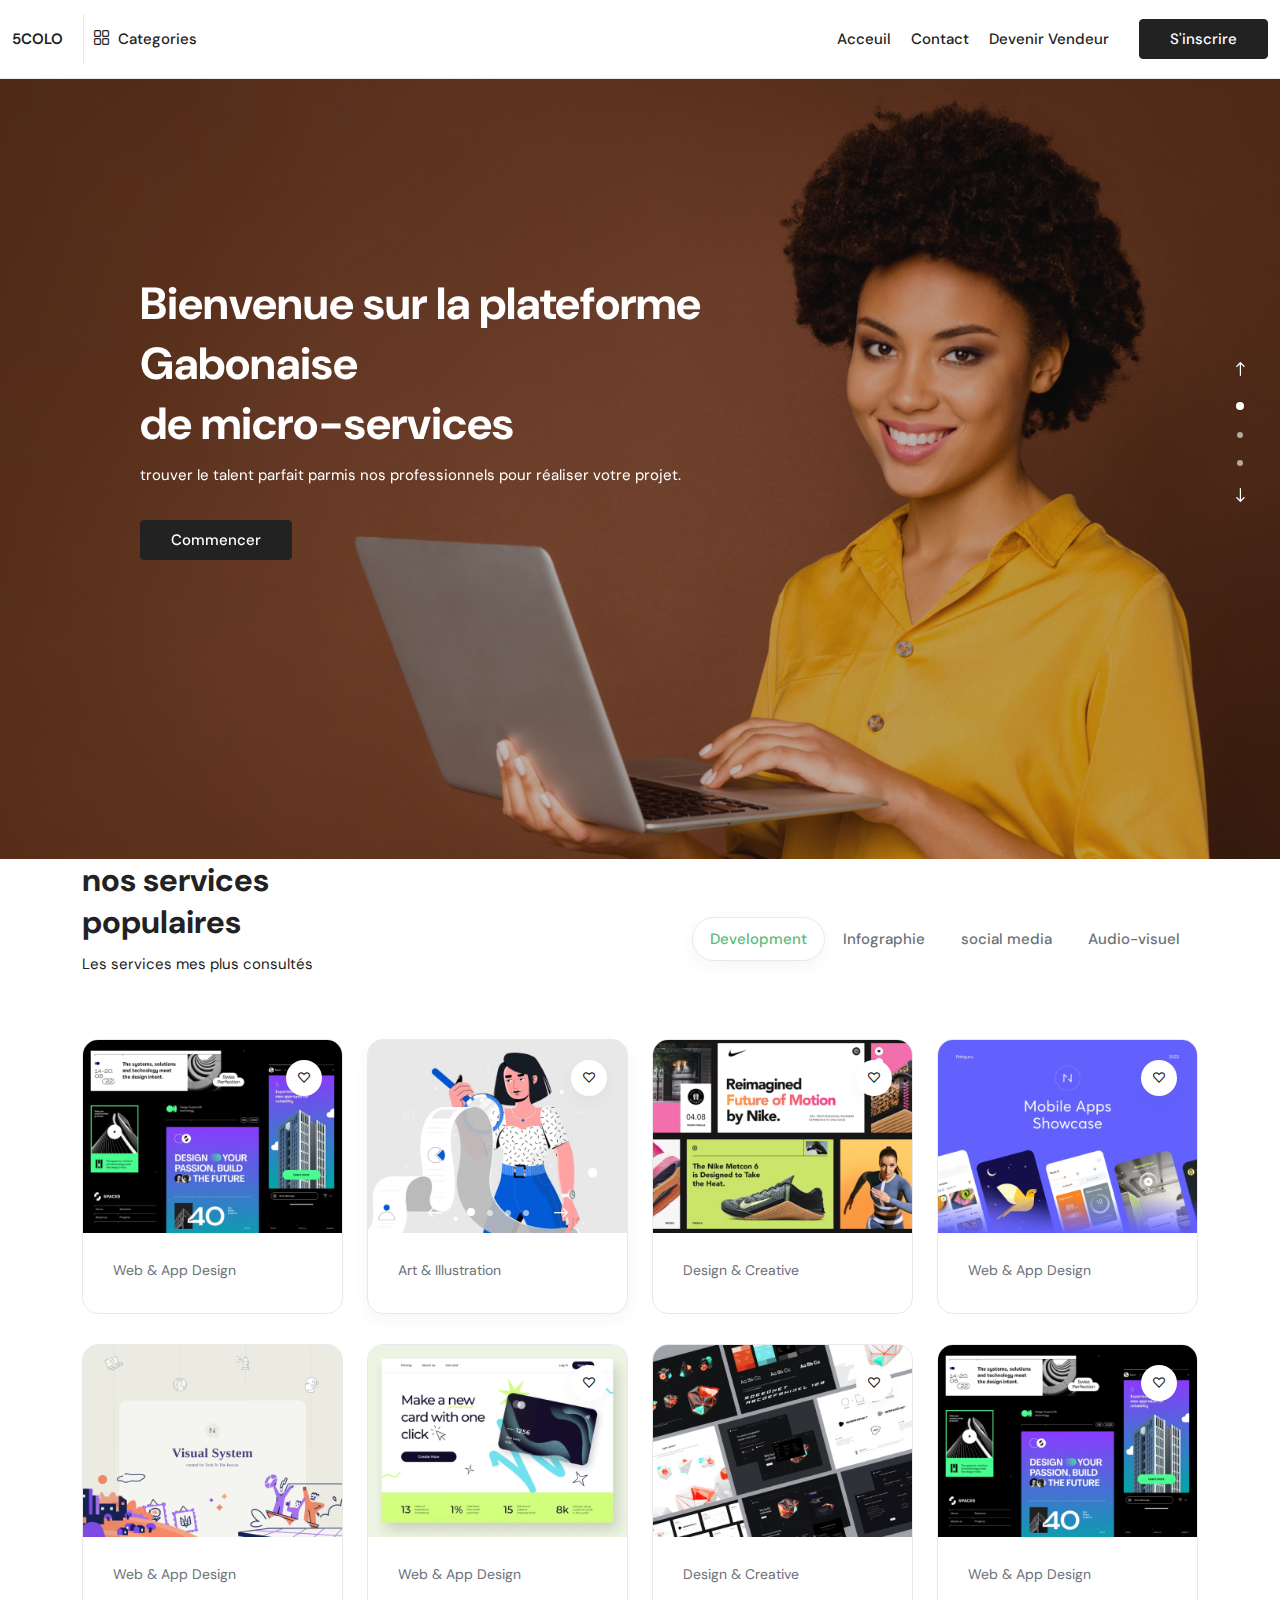
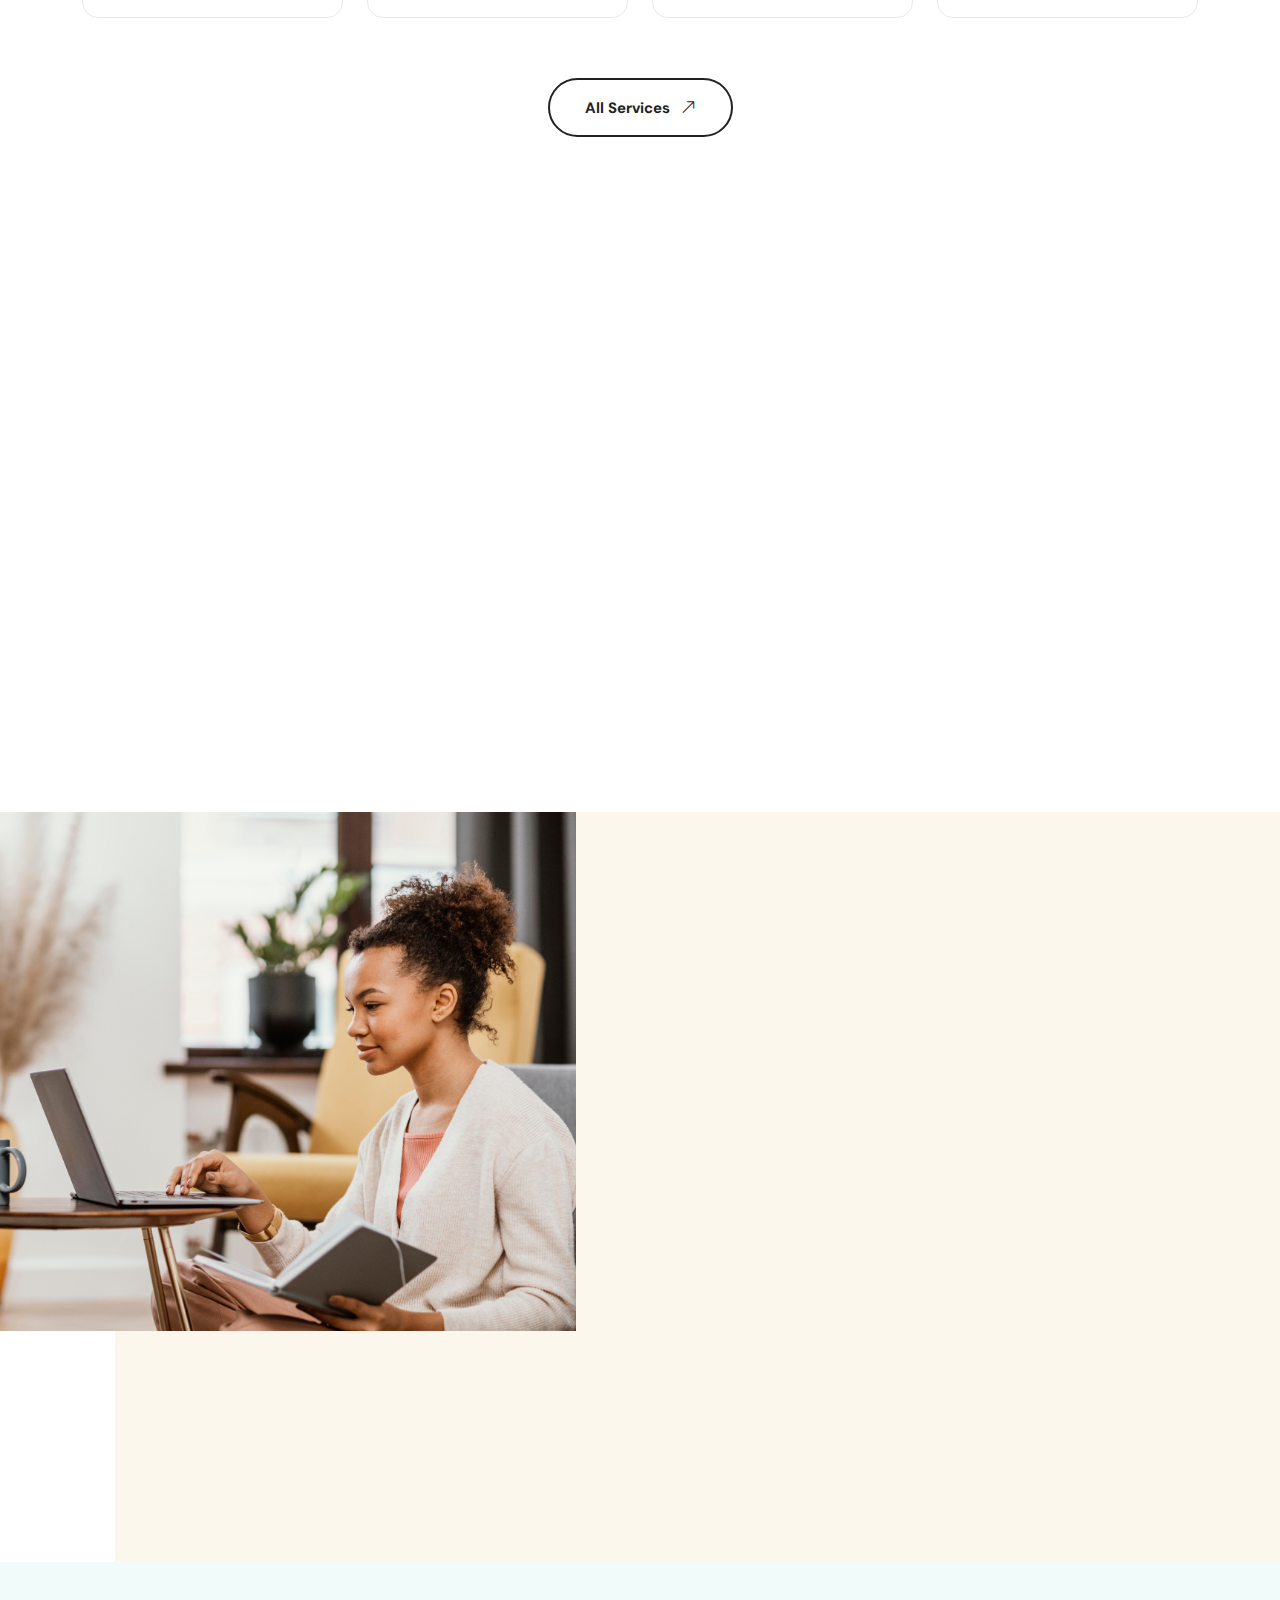
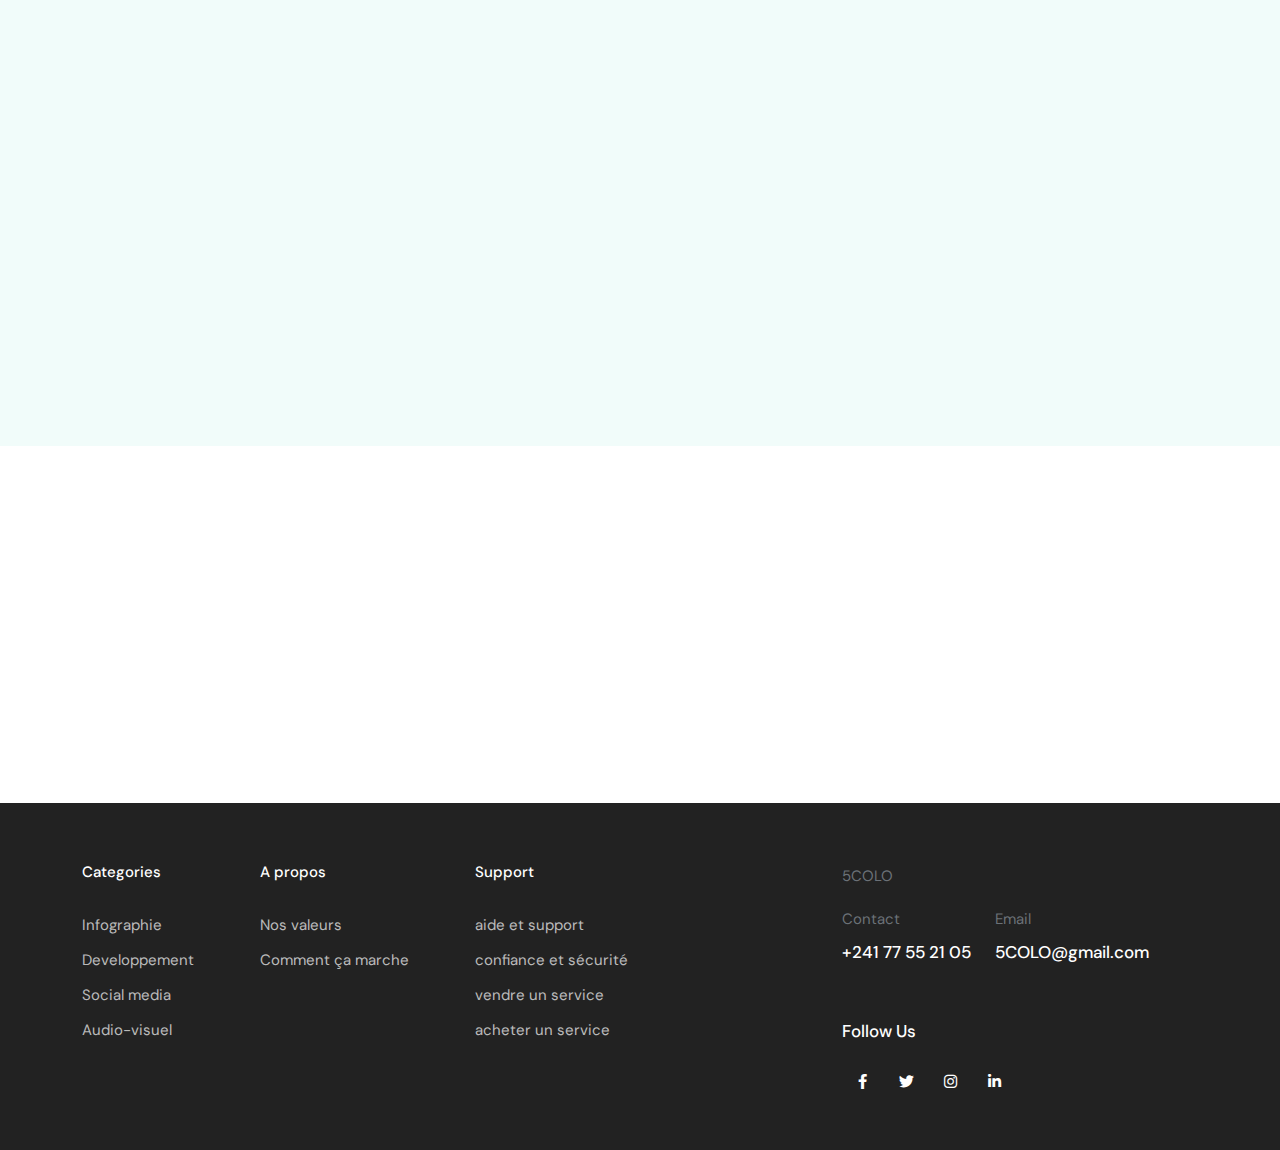
==== index9.html @ e795c776 "first commit" ====
<!DOCTYPE html>
<html dir="ltr" lang="en">

<!-- Mirrored from creativelayers.net/themes/freeio-html/index9.html by HTTrack Website Copier/3.x [XR&CO'2014], Thu, 28 Sep 2023 16:23:38 GMT -->
<head>
<meta charset="utf-8">
<meta http-equiv="X-UA-Compatible" content="IE=edge">
<meta name="viewport" content="width=device-width, initial-scale=1">
<meta name="keywords" content="bidding, fiverr, freelance marketplace, freelancers, freelancing, gigs, hiring, job board, job portal, job posting, jobs marketplace, peopleperhour, proposals, sell services, upwork">
<meta name="description" content="Freeio - Freelance Marketplace HTML Template">
<meta name="CreativeLayers" content="ATFN">
<!-- css file -->
<link rel="stylesheet" href="css/bootstrap.min.css">
<link rel="stylesheet" href="css/jquery-ui.min.css">
<link rel="stylesheet" href="css/ace-responsive-menu.css">
<link rel="stylesheet" href="css/menu.css">
<link rel="stylesheet" href="css/fontawesome.css">
<link rel="stylesheet" href="css/flaticon.css">
<link rel="stylesheet" href="css/bootstrap-select.min.css">
<link rel="stylesheet" href="css/animate.css">
<link rel="stylesheet" href="css/slider.css">
<link rel="stylesheet" href="css/style.css">
<link rel="stylesheet" href="css/ud-custom-spacing.css">
<!-- Responsive stylesheet -->
<link rel="stylesheet" href="css/responsive.css">
<!-- Title -->
<title>Freeio - Freelance Marketplace HTML Template</title>
<!-- Favicon -->
<link href="images/favicon.ico" sizes="128x128" rel="shortcut icon" type="image/x-icon" />
<link href="images/favicon.ico" sizes="128x128" rel="shortcut icon" />
<!-- Apple Touch Icon -->
<link href="images/apple-touch-icon-60x60.png" sizes="60x60" rel="apple-touch-icon">
<link href="images/apple-touch-icon-72x72.png" sizes="72x72" rel="apple-touch-icon">
<link href="images/apple-touch-icon-114x114.png" sizes="114x114" rel="apple-touch-icon">
<link href="images/apple-touch-icon-180x180.png" sizes="180x180" rel="apple-touch-icon">

<!-- HTML5 shim and Respond.js for IE8 support of HTML5 elements and media queries -->
<!-- WARNING: Respond.js doesn't work if you view the page via file:// -->
<!--[if lt IE 9]>
<script src="https://oss.maxcdn.com/html5shiv/3.7.3/html5shiv.min.js"></script>
<script src="https://oss.maxcdn.com/respond/1.4.2/respond.min.js"></script>
<![endif]-->

</head>
<body>
<div class="wrapper ovh">
  <div class="preloader"></div>
  
  <!-- Main Header Nav -->
  <header class="header-nav nav-innerpage-style stricky main-menu bdrb1">
    <!-- Ace Responsive Menu -->
    <nav class="posr"> 
      <div class="container-fluid posr menu_bdrt1">
        <div class="row align-items-center justify-content-between">
          <div class="col-auto">
            <div class="d-flex align-items-center justify-content-between">
              <div class="logos mr20">
                <a class="header-logo logo2" href="index9.html">5COLO</a>
              </div>
              <div class="home1_style bdrl1">
                <div id="mega-menu">
                  <a class="btn-mega fw500" href="#"><span class="pl30 pl10-xl pr5 fz15 vam flaticon-menu"></span> Categories</a>
                  <ul class="menu ps-0">
                    <li> <a class="dropdown" href="page-service-v1.html"><span class="menu-title">Infographie</span> </a>
                      
                    </li>
                    <li> <a class="dropdown" href="page-service-v1.html"> <span class="menu-title">Developpement</span> </a>
                    </li>
                    <li> <a class="dropdown" href="page-service-v1.html"> <span class="menu-title">Social Media</span> </a>
                     
                    </li>
                    <li> <a class="dropdown" href="page-service-v1.html"><span class="menu-title">Audio-visuel</span> </a>
                  
                  </ul>
                </div>
              </div>
            </div>
          </div>
          <div class="col-auto">
            <div class="d-flex align-items-center">

              <!-- Responsive Menu Structure-->
              <ul id="respMenu" class="ace-responsive-menu" data-menu-style="horizontal">
                <li class="visible_list"> <a class="list-item" href="#"><span class="title">Acceuil</span></a></li>
                <li> <a class="list-item" href="page-contact.html">Contact</a></li>
              </ul>

              <!-- <a class="login-info mx15-lg mx30" href="page-become-seller.html"><span class="d-none d-xl-inline-block">Become a</span> Seller</a> -->
              <a class="login-info mr15-lg mr30" href="page-login.html">Devenir Vendeur</a>
              <a class="ud-btn btn-dark add-joining" href="page-register.html">S'inscrire</a>
            </div>
          </div>
        </div>
      </div>
    </nav>
  </header>

  <!-- Mobile Nav  -->
  <div id="page" class="mobilie_header_nav stylehome1">
    <div class="mobile-menu">
      <div class="header bdrb1">
        <div class="menu_and_widgets">
          <div class="mobile_menu_bar d-flex justify-content-between align-items-center">
            <a class="mobile_logo" href="#"><img src="images/header-logo-dark.svg" alt=""></a>
            <div class="right-side text-end">
              <a class="" href="page-contact.html">join</a>
              <a class="menubar ml30" href="#menu"><img src="images/mobile-dark-nav-icon.svg" alt=""></a>
            </div>
          </div>
        </div>
        <div class="posr"><div class="mobile_menu_close_btn"><span class="far fa-times"></span></div></div>
      </div>
    </div>
    <!-- /.mobile-menu -->
    <nav id="menu" class="">
      <ul>
        <li><span>Browse Jobs</span>
          <ul>
            <li><span>Services</span>
              <ul>
                <li><a href="page-service-v1.html">Service v1</a></li>
                <li><a href="page-service-v2.html">Service v2</a></li>
                <li><a href="page-service-v3.html">Service v3</a></li>
                <li><a href="page-service-v4.html">Service v4</a></li>
                <li><a href="page-service-v5.html">Service v5</a></li>
                <li><a href="page-service-v6.html">Service v6</a></li>
                <li><a href="page-service-v7.html">Service v7</a></li>
                <li><a href="page-service-all.html">Service All</a></li>
                <li><a href="page-service-single.html">Service Single</a></li>
              </ul>
            </li>
            <li><span>Projects</span>
              <ul>
                <li><a href="page-project-v1.html">Project v1</a></li>
                <li><a href="page-project-single.html">Project Single</a></li>
              </ul>
            </li>
            <li><span>Job View</span>
              <ul>
                <li><a href="page-job-list-v1.html">Job list v1</a></li>
                <li><a href="page-job-list-v2.html">Job list v2</a></li>
                <li><a href="page-job-list-v3.html">Job list V3</a></li>
                <li><a href="page-job-list-single.html">Job Single</a></li>
              </ul>
            </li>
          </ul>
        </li>
        <li><span>Users</span>
          <ul>
            <li><span>Dashboard</span>
              <ul>
                <li><a href="page-dashboard.html">Dashboard</a></li>
                <li><a href="page-dashboard-proposal.html">Proposal</a></li>
                <li><a href="page-dashboard-save.html">Saved</a></li>
                <li><a href="page-dashboard-message.html">Message</a></li>
                <li><a href="page-dashboard-reviews.html">Reviews</a></li>
                <li><a href="page-dashboard-invoice.html">Invoice</a></li>
                <li><a href="page-dashboard-payouts.html">Payouts</a></li>
                <li><a href="page-dashboard-statement.html">Statement</a></li>
                <li><a href="page-dashboard-manage-service.html">Manage Service</a></li>
                <li><a href="page-dashboard-add-service.html">Add Services</a></li>
                <li><a href="page-dashboard-manage-jobs.html">Manage Jobs</a></li>
                <li><a href="page-dashboard-manage-project.html">Manage Project</a></li>
                <li><a href="page-dashboard-create-project.html">Create Project</a></li>
                <li><a href="page-dashboard-profile.html">My Profile</a></li>
              </ul>
            </li>
            <li><span>Employee</span>
              <ul>
                <li><a href="page-employee-v1.html">Employee V1</a></li>
                <li><a href="page-employee-v2.html">Employee V2</a></li>
                <li><a href="page-employee-single.html">Employee Single</a></li>
              </ul>
            </li>
            <li><span>Freelancer</span>
              <ul>
                <li><a href="page-freelancer-v1.html">Freelancer V1</a></li>
                <li><a href="page-freelancer-v2.html">Freelancer V2</a></li>
                <li><a href="page-freelancer-v3.html">Freelancer V3</a></li>
                <li><a href="page-freelancer-single.html">Freelancer Single</a></li>
              </ul>
            </li>
            <li><a href="page-become-seller.html">Become Seller</a></li>
          </ul>
        </li>
       
        <!-- Only for Mobile View -->
      </ul>
    </nav>
  </div>

  <div class="body_content">
    <!-- Home Banner Style V1 -->
    <section class="hero-home10 p-0 overflow-hidden">
      <div class="container-fluid p-0">
        <div class="row">
          <div class="col-lg-12">
            <div class="main-banner-wrapper home9-hero-content">
              <div class="navi_pagi_vertical_right dots_nav_light banner-style-one slider-1-grid owl-theme owl-carousel">
                <div class="slide slide-one" style="background-image: url(images/home/home-2.jpg);"></div>
                <div class="slide slide-one" style="background-image: url(images/home/home-3.jpg);"></div>
                <div class="slide slide-one" style="background-image: url(images/home/home-1.jpg);"></div>
              </div>
              <!-- /.carousel-btn-block banner-carousel-btn --> 
            </div>
            <!-- /.main-banner-wrapper --> 
          </div>
        </div>
      </div>
      <div class="home1-banner-content at-home9">
        <div class="container">
          <div class="row">
            <div class="col-xl-7">
              <h3 class="banner-title">Bienvenue sur la plateforme Gabonaise   <br class="d-none d-lg-block">de micro-services</h3>
              <p class="banner-text text-white ff-heading mb30">trouver le talent parfait parmis nos professionnels pour réaliser votre projet.</p>
              <a href="#" class="ud-btn btn-dark add-joining">Commencer</a>
              <!-- <div class="advance-search-tab bgc-white bdrs60 p10 bdrs4-sm banner-btn position-relative zi9">
                <div class="row">
                  <div class="col-md-5 col-lg-6 col-xl-6">
                    <div class="advance-search-field mb10-sm">
                      <form class="form-search position-relative">
                        <div class="box-search">
                          <span class="icon far fa-magnifying-glass"></span>
                          <input class="form-control" type="text" name="search" placeholder="What are you looking for?">
                          <div class="search-suggestions">
                            <h6 class="fz14 ml30 mt25 mb-3">Popular Search</h6>
                            <div class="box-suggestions">
                              <ul class="px-0 m-0 pb-4">
                                <li>
                                  <div class="info-product">
                                    <div class="item_title">mobile app development</div>
                                  </div>
                                </li>
                                <li>
                                  <div class="info-product">
                                    <div class="item_title">mobile app builder</div>
                                  </div>
                                </li>
                                <li>
                                  <div class="info-product">
                                    <div class="item_title">mobile legends</div>
                                  </div>
                                </li>
                                <li>
                                  <div class="info-product">
                                    <div class="item_title">mobile app ui ux design</div>
                                  </div>
                                </li>
                                <li>
                                  <div class="info-product">
                                    <div class="item_title">mobile game app development</div>
                                  </div>
                                </li>
                                <li>
                                  <div class="info-product">
                                    <div class="item_title">mobile app design</div>
                                  </div>
                                </li>
                              </ul>
                            </div>
                          </div>
                        </div>
                      </form>
                    </div>
                  </div>
                  <div class="col-md-4 col-lg-4 col-xl-3">
                    <div class="bselect-style1 bdrl1 bdrn-sm">
                      <select class="selectpicker" data-width="100%">
                        <option>City, state, or zip</option>
                        <option data-tokens="Miami">Miami</option>
                        <option data-tokens="NewYork">New York</option>
                      </select>
                    </div>
                  </div>
                  <div class="col-md-3 col-lg-2 col-xl-3">
                    <div class="text-center text-xl-start">
                      <button class="ud-btn btn-dark bdrs60 bdrs4-sm w-100" type="button">Search</button>
                    </div>
                  </div>
                </div>
              </div>
              <p class="banner-text text-white ff-heading mt30 mb15">Popular Searches</p>
              <div class="home9-tags d-md-flex align-items-center banner-btn">
                <a class="bdrs60 mb-2 mb-md-0" href="#">Designer</a>
                <a class="bdrs60 mb-2 mb-md-0" href="#">Developer</a>
                <a class="bdrs60 mb-2 mb-md-0" href="#">Web</a>
                <a class="bdrs60 mb-2 mb-md-0" href="#">IOS</a>
                <a class="bdrs60 mb-2 mb-md-0" href="#">PHP</a>
                <a class="bdrs60 mb-2 mb-md-0" href="#">Senior</a>
              </div> -->
            </div>
          </div>
        </div>
      </div>
    </section>

   
   
    <!-- Popular Services -->
    <section class="pt-0 pb-0 pb30-md">
      <div class="container">
        <div class="row align-items-center wow fadeInUp">
          <div class="col-xl-3">
            <div class="main-title mb30-lg">
              <h2 class="title">nos services populaires</h2>
              <p class="paragraph">Les services mes plus consultés</p>
            </div>
          </div>
          <div class="col-xl-9">
            <div class="navpill-style2 at-home9 mb50-lg">
              <ul class="nav nav-pills mb20 justify-content-xl-end" id="pills-tab" role="tablist">
                <li class="nav-item" role="presentation">
                  <button class="nav-link active fw500 dark-color" id="pills-home-tab" data-bs-toggle="pill" data-bs-target="#pills-home" type="button" role="tab" aria-controls="pills-home" aria-selected="true">Development </button>
                </li>
                <li class="nav-item" role="presentation">
                  <button class="nav-link fw500 dark-color" id="pills-profile-tab" data-bs-toggle="pill" data-bs-target="#pills-profile" type="button" role="tab" aria-controls="pills-profile" aria-selected="false"> Infographie</button>
                </li>
                <li class="nav-item" role="presentation">
                  <button class="nav-link fw500 dark-color" id="pills-contact-tab" data-bs-toggle="pill" data-bs-target="#pills-contact" type="button" role="tab" aria-controls="pills-contact" aria-selected="false">social media</button>
                </li>
                <li class="nav-item" role="presentation">
              <button class="nav-link fw500 dark-color" id="pills-contact-tab" data-bs-toggle="pill" data-bs-target="#pills-contact" type="button" role="tab" aria-controls="pills-contact" aria-selected="false">Audio-visuel</button>

                </li>
                <li class="nav-item" role="presentation">
                  <!-- <button class="nav-link fw500 dark-color" id="pills-video-tab" data-bs-toggle="pill" data-bs-target="#pills-video" type="button" role="tab" aria-controls="pills-video" aria-selected="false">Video & Animation</button> -->
                </li>
              </ul>
            </div>
          </div>
        </div>
        <div class="row">
          <div class="col-lg-12">
            <div class="navpill-style2">
              <div class="tab-content ha" id="pills-tabContent">
                <div class="tab-pane fade fz15 text show active" id="pills-home" role="tabpanel" aria-labelledby="pills-home-tab">
                  <div class="row">
                    <div class="col-sm-6 col-xl-3">
                      <div class="listing-style1 bdrs16">
                        <div class="list-thumb">
                          <img class="w-100" src="images/listings/g-1.jpg" alt="">
                          <a href="#" class="listing-fav fz12"><span class="far fa-heart"></span></a>
                        </div>
                        <div class="list-content">
                          <p class="list-text body-color fz14 mb-1">Web & App Design</p>
                        </div>
                      </div>
                      <div class="listing-style1 bdrs16">
                        <a href="#">
                            <div class="list-thumb">
                            <img class="w-100" src="images/listings/g-5.jpg" alt="">
                          </div>
                          <div class="list-content">
                            <p class="list-text body-color fz14 mb-1">Web & App Design</p>
                          </div>
                        </a>
                        
                      </div>
                    </div>
                    <div class="col-sm-6 col-xl-3">
                      <div class="listing-style1 default-box-shadow1 bdrs16">
                        <div class="list-thumb">
                          <div class="listing-thumbIn-slider position-relative navi_pagi_bottom_center slider-1-grid owl-carousel owl-theme">
                            <div class="item">
                              <img class="w-100" src="images/listings/g-2.jpg" alt="">
                              <a href="#" class="listing-fav fz12"><span class="far fa-heart"></span></a>
                            </div>
                            <div class="item">
                              <img class="w-100" src="images/listings/g-3.jpg" alt="">
                              <a href="#" class="listing-fav fz12"><span class="far fa-heart"></span></a>
                            </div>
                            <div class="item">
                              <img class="w-100" src="images/listings/g-4.jpg" alt="">
                              <a href="#" class="listing-fav fz12"><span class="far fa-heart"></span></a>
                            </div>
                            <div class="item">
                              <img class="w-100" src="images/listings/g-5.jpg" alt="">
                              <a href="#" class="listing-fav fz12"><span class="far fa-heart"></span></a>
                            </div>
                          </div>
                        </div>
                        <div class="list-content">
                          <p class="list-text body-color fz14 mb-1">Art & Illustration</p>
                        </div>
                      </div>
                      <div class="listing-style1 bdrs16">
                        <div class="list-thumb">
                          <img class="w-100" src="images/listings/g-6.jpg" alt="">
                          <a href="#" class="listing-fav fz12"><span class="far fa-heart"></span></a>
                        </div>
                        <div class="list-content">
                          <p class="list-text body-color fz14 mb-1">Web & App Design</p>
                        </div>
                      </div>
                    </div>
                    <div class="col-sm-6 col-xl-3">
                      <div class="listing-style1 bdrs16">
                        <div class="list-thumb">
                          <img class="w-100" src="images/listings/g-3.jpg" alt="">
                          <a href="#" class="listing-fav fz12"><span class="far fa-heart"></span></a>
                        </div>
                        <div class="list-content">
                          <p class="list-text body-color fz14 mb-1">Design & Creative</p>
                        </div>
                      </div>
                      <div class="listing-style1 bdrs16">
                        <div class="list-thumb">
                          <img class="w-100" src="images/listings/g-7.jpg" alt="">
                          <a href="#" class="listing-fav fz12"><span class="far fa-heart"></span></a>
                        </div>
                        <div class="list-content">
                          <p class="list-text body-color fz14 mb-1">Design & Creative</p>
                        </div>
                      </div>
                    </div>
                    <div class="col-sm-6 col-xl-3">
                      <div class="listing-style1 bdrs16">
                        <div class="list-thumb">
                          <img class="w-100" src="images/listings/g-4.jpg" alt="">
                          <a href="#" class="listing-fav fz12"><span class="far fa-heart"></span></a>
                        </div>
                        <div class="list-content">
                          <p class="list-text body-color fz14 mb-1">Web & App Design</p>
                        
                        </div>
                      </div>
                      <div class="listing-style1 bdrs16">
                        <div class="list-thumb">
                          <img class="w-100" src="images/listings/g-1.jpg" alt="">
                          <a href="#" class="listing-fav fz12"><span class="far fa-heart"></span></a>
                        </div>
                        <div class="list-content">
                          <p class="list-text body-color fz14 mb-1">Web & App Design</p>
                          
                        </div>
                      </div>
                    </div>
                    <div class="col-lg-12">
                      <div class="text-center mt30">
                        <a class="ud-btn btn-white2 double-border bdrs60" href="page-service-v1.html">All Services<i class="fal fa-arrow-right-long"></i></a>
                      </div>
                    </div>
                  </div>
                </div>
                <div class="tab-pane fade fz15 text" id="pills-profile" role="tabpanel" aria-labelledby="pills-profile-tab">
                  <div class="row">
                    <div class="col-sm-6 col-xl-3">
                      <div class="listing-style1 bdrs16">
                        <div class="list-thumb">
                          <img class="w-100" src="images/listings/g-1.jpg" alt="">
                          <a href="#" class="listing-fav fz12"><span class="far fa-heart"></span></a>
                        </div>
                        <div class="list-content">
                          <p class="list-text body-color fz14 mb-1">Web & App Design</p>
                         
                        </div>
                      </div>
                      <div class="listing-style1 bdrs16">
                        <div class="list-thumb">
                          <img class="w-100" src="images/listings/g-5.jpg" alt="">
                          <a href="#" class="listing-fav fz12"><span class="far fa-heart"></span></a>
                        </div>
                        <div class="list-content">
                          <p class="list-text body-color fz14 mb-1">Web & App Design</p>
                          
                        </div>
                      </div>
                    </div>
                    <div class="col-sm-6 col-xl-3">
                      <div class="listing-style1 default-box-shadow1 bdrs16">
                        <div class="list-thumb">
                          <div class="listing-thumbIn-slider position-relative navi_pagi_bottom_center slider-1-grid owl-carousel owl-theme">
                            <div class="item">
                              <img class="w-100" src="images/listings/g-2.jpg" alt="">
                              <a href="#" class="listing-fav fz12"><span class="far fa-heart"></span></a>
                            </div>
                            <div class="item">
                              <img class="w-100" src="images/listings/g-3.jpg" alt="">
                              <a href="#" class="listing-fav fz12"><span class="far fa-heart"></span></a>
                            </div>
                            <div class="item">
                              <img class="w-100" src="images/listings/g-4.jpg" alt="">
                              <a href="#" class="listing-fav fz12"><span class="far fa-heart"></span></a>
                            </div>
                            <div class="item">
                              <img class="w-100" src="images/listings/g-5.jpg" alt="">
                              <a href="#" class="listing-fav fz12"><span class="far fa-heart"></span></a>
                            </div>
                          </div>
                        </div>
                        <div class="list-content">
                          <p class="list-text body-color fz14 mb-1">Art & Illustration</p>
                          
                        </div>
                      </div>
                      <div class="listing-style1 bdrs16">
                        <div class="list-thumb">
                          <img class="w-100" src="images/listings/g-6.jpg" alt="">
                          <a href="#" class="listing-fav fz12"><span class="far fa-heart"></span></a>
                        </div>
                        <div class="list-content">
                          <p class="list-text body-color fz14 mb-1">Web & App Design</p>
                          
                        </div>
                      </div>
                    </div>
                    <div class="col-sm-6 col-xl-3">
                      <div class="listing-style1 bdrs16">
                        <div class="list-thumb">
                          <img class="w-100" src="images/listings/g-3.jpg" alt="">
                          <a href="#" class="listing-fav fz12"><span class="far fa-heart"></span></a>
                        </div>
                        <div class="list-content">
                          <p class="list-text body-color fz14 mb-1">Design & Creative</p>
                          
                        </div>
                      </div>
                      <div class="listing-style1 bdrs16">
                        <div class="list-thumb">
                          <img class="w-100" src="images/listings/g-7.jpg" alt="">
                          <a href="#" class="listing-fav fz12"><span class="far fa-heart"></span></a>
                        </div>
                        <div class="list-content">
                          <p class="list-text body-color fz14 mb-1">Design & Creative</p>
                          
                        </div>
                      </div>
                    </div>
                    <div class="col-sm-6 col-xl-3">
                      <div class="listing-style1 bdrs16">
                        <div class="list-thumb">
                          <img class="w-100" src="images/listings/g-4.jpg" alt="">
                          <a href="#" class="listing-fav fz12"><span class="far fa-heart"></span></a>
                        </div>
                        <div class="list-content">
                          <p class="list-text body-color fz14 mb-1">Web & App Design</p>
                          
                        </div>
                      </div>
                      <div class="listing-style1 bdrs16">
                        <div class="list-thumb">
                          <img class="w-100" src="images/listings/g-1.jpg" alt="">
                          <a href="#" class="listing-fav fz12"><span class="far fa-heart"></span></a>
                        </div>
                        <div class="list-content">
                          <p class="list-text body-color fz14 mb-1">Web & App Design</p>
                          
                        </div>
                      </div>
                    </div>
                    <div class="col-lg-12">
                      <div class="text-center mt30">
                        <a class="ud-btn btn-white2 double-border bdrs60" href="page-service-v1.html">All Services<i class="fal fa-arrow-right-long"></i></a>
                      </div>
                    </div>
                  </div>
                </div>
                <div class="tab-pane fade fz15 text" id="pills-contact" role="tabpanel" aria-labelledby="pills-contact-tab">
                  <div class="row">
                    <div class="col-sm-6 col-xl-3">
                      <div class="listing-style1 bdrs16">
                        <div class="list-thumb">
                          <img class="w-100" src="images/listings/g-1.jpg" alt="">
                          <a href="#" class="listing-fav fz12"><span class="far fa-heart"></span></a>
                        </div>
                        <div class="list-content">
                          <p class="list-text body-color fz14 mb-1">Web & App Design</p>
                          
                        </div>
                      </div>
                      <div class="listing-style1 bdrs16">
                        <div class="list-thumb">
                          <img class="w-100" src="images/listings/g-5.jpg" alt="">
                          <a href="#" class="listing-fav fz12"><span class="far fa-heart"></span></a>
                        </div>
                        <div class="list-content">
                          <p class="list-text body-color fz14 mb-1">Web & App Design</p>
                          
                        </div>
                      </div>
                    </div>
                    <div class="col-sm-6 col-xl-3">
                      <div class="listing-style1 default-box-shadow1 bdrs16">
                        <div class="list-thumb">
                          <div class="listing-thumbIn-slider position-relative navi_pagi_bottom_center slider-1-grid owl-carousel owl-theme">
                            <div class="item">
                              <img class="w-100" src="images/listings/g-2.jpg" alt="">
                              <a href="#" class="listing-fav fz12"><span class="far fa-heart"></span></a>
                            </div>
                            <div class="item">
                              <img class="w-100" src="images/listings/g-3.jpg" alt="">
                              <a href="#" class="listing-fav fz12"><span class="far fa-heart"></span></a>
                            </div>
                            <div class="item">
                              <img class="w-100" src="images/listings/g-4.jpg" alt="">
                              <a href="#" class="listing-fav fz12"><span class="far fa-heart"></span></a>
                            </div>
                            <div class="item">
                              <img class="w-100" src="images/listings/g-5.jpg" alt="">
                              <a href="#" class="listing-fav fz12"><span class="far fa-heart"></span></a>
                            </div>
                          </div>
                        </div>
                        <div class="list-content">
                          <p class="list-text body-color fz14 mb-1">Art & Illustration</p>
                          
                        </div>
                      </div>
                      <div class="listing-style1 bdrs16">
                        <div class="list-thumb">
                          <img class="w-100" src="images/listings/g-6.jpg" alt="">
                          <a href="#" class="listing-fav fz12"><span class="far fa-heart"></span></a>
                        </div>
                        <div class="list-content">
                          <p class="list-text body-color fz14 mb-1">Web & App Design</p>
                          
                        </div>
                      </div>
                    </div>
                    <div class="col-sm-6 col-xl-3">
                      <div class="listing-style1 bdrs16">
                        <div class="list-thumb">
                          <img class="w-100" src="images/listings/g-3.jpg" alt="">
                          <a href="#" class="listing-fav fz12"><span class="far fa-heart"></span></a>
                        </div>
                        <div class="list-content">
                          <p class="list-text body-color fz14 mb-1">Design & Creative</p>
                          
                        </div>
                      </div>
                      <div class="listing-style1 bdrs16">
                        <div class="list-thumb">
                          <img class="w-100" src="images/listings/g-7.jpg" alt="">
                          <a href="#" class="listing-fav fz12"><span class="far fa-heart"></span></a>
                        </div>
                        <div class="list-content">
                          <p class="list-text body-color fz14 mb-1">Design & Creative</p>
                          
                        </div>
                      </div>
                    </div>
                    <div class="col-sm-6 col-xl-3">
                      <div class="listing-style1 bdrs16">
                        <div class="list-thumb">
                          <img class="w-100" src="images/listings/g-4.jpg" alt="">
                          <a href="#" class="listing-fav fz12"><span class="far fa-heart"></span></a>
                        </div>
                        <div class="list-content">
                          <p class="list-text body-color fz14 mb-1">Web & App Design</p>
                          
                        </div>
                      </div>
                      <div class="listing-style1 bdrs16">
                        <div class="list-thumb">
                          <img class="w-100" src="images/listings/g-1.jpg" alt="">
                          <a href="#" class="listing-fav fz12"><span class="far fa-heart"></span></a>
                        </div>
                        <div class="list-content">
                          <p class="list-text body-color fz14 mb-1">Web & App Design</p>
                          
                        </div>
                      </div>
                    </div>
                    <div class="col-lg-12">
                      <div class="text-center mt30">
                        <a class="ud-btn btn-white2 double-border bdrs60" href="page-service-v1.html">All Services<i class="fal fa-arrow-right-long"></i></a>
                      </div>
                    </div>
                  </div>
                </div>
                <div class="tab-pane fade fz15 text" id="pills-audio" role="tabpanel" aria-labelledby="pills-audio-tab">
                  <div class="row">
                    <div class="col-sm-6 col-xl-3">
                      <div class="listing-style1 bdrs16">
                        <div class="list-thumb">
                          <img class="w-100" src="images/listings/g-1.jpg" alt="">
                          <a href="#" class="listing-fav fz12"><span class="far fa-heart"></span></a>
                        </div>
                        <div class="list-content">
                          <p class="list-text body-color fz14 mb-1">Web & App Design</p>
                          <h5 class="list-title"><a href="page-services-single.html">I will design modern websites in figma or adobe xd</a></h5>
                          <div class="review-meta d-flex align-items-center">
                            <i class="fas fa-star fz10 review-color me-2"></i>
                            <p class="mb-0 body-color fz14"><span class="dark-color me-2">4.82</span>94 reviews</p>
                          </div>
                          <hr class="my-2">
                          <div class="list-meta d-flex justify-content-between align-items-center mt15">
                            <a class="d-flex" href="#">
                              <span class="position-relative mr10">
                                <img class="rounded-circle wa" src="images/team/fl-s-1.png" alt="Freelancer Photo">
                                <span class="online-badges"></span>
                              </span>
                              <span class="fz14">Wanda Runo</span>
                            </a>
                            <div class="budget">
                              <p class="mb-0 body-color">Starting at<span class="fz17 fw500 dark-color ms-1">$983</span></p>
                            </div>
                          </div>
                        </div>
                      </div>
                      <div class="listing-style1 bdrs16">
                        <div class="list-thumb">
                          <img class="w-100" src="images/listings/g-5.jpg" alt="">
                          <a href="#" class="listing-fav fz12"><span class="far fa-heart"></span></a>
                        </div>
                        <div class="list-content">
                          <p class="list-text body-color fz14 mb-1">Web & App Design</p>
                          <h5 class="list-title"><a href="page-services-single.html">I will design modern websites in figma or adobe xd</a></h5>
                          <div class="review-meta d-flex align-items-center">
                            <i class="fas fa-star fz10 review-color me-2"></i>
                            <p class="mb-0 body-color fz14"><span class="dark-color me-2">4.82</span>94 reviews</p>
                          </div>
                          <hr class="my-2">
                          <div class="list-meta d-flex justify-content-between align-items-center mt15">
                            <a class="d-flex" href="#">
                              <span class="position-relative mr10">
                                <img class="rounded-circle" src="images/team/fl-s-1.png" alt="Freelancer Photo">
                                <span class="online-badges"></span>
                              </span>
                              <span class="fz14">Wanda Runo</span>
                            </a>
                            <div class="budget">
                              <p class="mb-0 body-color">Starting at<span class="fz17 fw500 dark-color ms-1">$983</span></p>
                            </div>
                          </div>
                        </div>
                      </div>
                    </div>
                    <div class="col-sm-6 col-xl-3">
                      <div class="listing-style1 default-box-shadow1 bdrs16">
                        <div class="list-thumb">
                          <div class="listing-thumbIn-slider position-relative navi_pagi_bottom_center slider-1-grid owl-carousel owl-theme">
                            <div class="item">
                              <img class="w-100" src="images/listings/g-2.jpg" alt="">
                              <a href="#" class="listing-fav fz12"><span class="far fa-heart"></span></a>
                            </div>
                            <div class="item">
                              <img class="w-100" src="images/listings/g-3.jpg" alt="">
                              <a href="#" class="listing-fav fz12"><span class="far fa-heart"></span></a>
                            </div>
                            <div class="item">
                              <img class="w-100" src="images/listings/g-4.jpg" alt="">
                              <a href="#" class="listing-fav fz12"><span class="far fa-heart"></span></a>
                            </div>
                            <div class="item">
                              <img class="w-100" src="images/listings/g-5.jpg" alt="">
                              <a href="#" class="listing-fav fz12"><span class="far fa-heart"></span></a>
                            </div>
                          </div>
                        </div>
                        <div class="list-content">
                          <p class="list-text body-color fz14 mb-1">Art & Illustration</p>
                          <h5 class="list-title"><a href="page-services-single.html">I will create modern flat design illustration</a></h5>
                          <div class="review-meta d-flex align-items-center">
                            <i class="fas fa-star fz10 review-color me-2"></i>
                            <p class="mb-0 body-color fz14"><span class="dark-color me-2">4.82</span>94 reviews</p>
                          </div>
                          <hr class="my-2">
                          <div class="list-meta d-flex justify-content-between align-items-center mt15">
                            <a href="#">
                              <span class="position-relative mr10">
                                <img class="rounded-circle" src="images/team/fl-s-2.png" alt="Freelancer Photo">
                                <span class="online-badge"></span>
                              </span>
                              <span class="fz14">Ali Tufan</span>
                            </a>
                            <div class="budget">
                              <p class="mb-0 body-color">Starting at<span class="fz17 fw500 dark-color ms-1">$983</span></p>
                            </div>
                          </div>
                        </div>
                      </div>
                      <div class="listing-style1 bdrs16">
                        <div class="list-thumb">
                          <img class="w-100" src="images/listings/g-6.jpg" alt="">
                          <a href="#" class="listing-fav fz12"><span class="far fa-heart"></span></a>
                        </div>
                        <div class="list-content">
                          <p class="list-text body-color fz14 mb-1">Web & App Design</p>
                          <h5 class="list-title"><a href="page-services-single.html">I will design modern websites in figma or adobe xd</a></h5>
                          <div class="review-meta d-flex align-items-center">
                            <i class="fas fa-star fz10 review-color me-2"></i>
                            <p class="mb-0 body-color fz14"><span class="dark-color me-2">4.82</span>94 reviews</p>
                          </div>
                          <hr class="my-2">
                          <div class="list-meta d-flex justify-content-between align-items-center mt15">
                            <a class="d-flex" href="#">
                              <span class="position-relative mr10">
                                <img class="rounded-circle" src="images/team/fl-s-2.png" alt="Freelancer Photo">
                                <span class="online-badges"></span>
                              </span>
                              <span class="fz14">Wanda Runo</span>
                            </a>
                            <div class="budget">
                              <p class="mb-0 body-color">Starting at<span class="fz17 fw500 dark-color ms-1">$983</span></p>
                            </div>
                          </div>
                        </div>
                      </div>
                    </div>
                    <div class="col-sm-6 col-xl-3">
                      <div class="listing-style1 bdrs16">
                        <div class="list-thumb">
                          <img class="w-100" src="images/listings/g-3.jpg" alt="">
                          <a href="#" class="listing-fav fz12"><span class="far fa-heart"></span></a>
                        </div>
                        <div class="list-content">
                          <p class="list-text body-color fz14 mb-1">Design & Creative</p>
                          <h5 class="list-title line-clamp2"><a href="page-services-single.html">I will build a fully responsive design in HTML,CSS, bootstrap, and javascript</a></h5>
                          <div class="review-meta d-flex align-items-center">
                            <i class="fas fa-star fz10 review-color me-2"></i>
                            <p class="mb-0 body-color fz14"><span class="dark-color me-2">4.82</span>94 reviews</p>
                          </div>
                          <hr class="my-2">
                          <div class="list-meta d-flex justify-content-between align-items-center mt15">
                            <a class="d-flex" href="#">
                              <span class="position-relative mr10">
                                <img class="rounded-circle" src="images/team/fl-s-3.png" alt="Freelancer Photo">
                                <span class="online-badges"></span>
                              </span>
                              <span class="fz14">Wanda Runo</span>
                            </a>
                            <div class="budget">
                              <p class="mb-0 body-color">Starting at<span class="fz17 fw500 dark-color ms-1">$983</span></p>
                            </div>
                          </div>
                        </div>
                      </div>
                      <div class="listing-style1 bdrs16">
                        <div class="list-thumb">
                          <img class="w-100" src="images/listings/g-7.jpg" alt="">
                          <a href="#" class="listing-fav fz12"><span class="far fa-heart"></span></a>
                        </div>
                        <div class="list-content">
                          <p class="list-text body-color fz14 mb-1">Design & Creative</p>
                          <h5 class="list-title line-clamp2"><a href="page-services-single.html">I will build a fully responsive design in HTML,CSS, bootstrap, and javascript</a></h5>
                          <div class="review-meta d-flex align-items-center">
                            <i class="fas fa-star fz10 review-color me-2"></i>
                            <p class="mb-0 body-color fz14"><span class="dark-color me-2">4.82</span>94 reviews</p>
                          </div>
                          <hr class="my-2">
                          <div class="list-meta d-flex justify-content-between align-items-center mt15">
                            <a class="d-flex" href="#">
                              <span class="position-relative mr10">
                                <img class="rounded-circle" src="images/team/fl-s-3.png" alt="Freelancer Photo">
                                <span class="online-badges"></span>
                              </span>
                              <span class="fz14">Wanda Runo</span>
                            </a>
                            <div class="budget">
                              <p class="mb-0 body-color">Starting at<span class="fz17 fw500 dark-color ms-1">$983</span></p>
                            </div>
                          </div>
                        </div>
                      </div>
                    </div>
                    <div class="col-sm-6 col-xl-3">
                      <div class="listing-style1 bdrs16">
                        <div class="list-thumb">
                          <img class="w-100" src="images/listings/g-4.jpg" alt="">
                          <a href="#" class="listing-fav fz12"><span class="far fa-heart"></span></a>
                        </div>
                        <div class="list-content">
                          <p class="list-text body-color fz14 mb-1">Web & App Design</p>
                          <h5 class="list-title line-clamp2"><a href="page-services-single.html">I will do mobile app development for ios and android</a></h5>
                          <div class="review-meta d-flex align-items-center">
                            <i class="fas fa-star fz10 review-color me-2"></i>
                            <p class="mb-0 body-color fz14"><span class="dark-color me-2">4.82</span>94 reviews</p>
                          </div>
                          <hr class="my-2">
                          <div class="list-meta d-flex justify-content-between align-items-center mt15">
                            <a class="d-flex" href="#">
                              <span class="position-relative mr10">
                                <img class="rounded-circle" src="images/team/fl-s-4.png" alt="Freelancer Photo">
                                <span class="online-badges"></span>
                              </span>
                              <span class="fz14">Wanda Runo</span>
                            </a>
                            <div class="budget">
                              <p class="mb-0 body-color">Starting at<span class="fz17 fw500 dark-color ms-1">$983</span></p>
                            </div>
                          </div>
                        </div>
                      </div>
                      <div class="listing-style1 bdrs16">
                        <div class="list-thumb">
                          <img class="w-100" src="images/listings/g-1.jpg" alt="">
                          <a href="#" class="listing-fav fz12"><span class="far fa-heart"></span></a>
                        </div>
                        <div class="list-content">
                          <p class="list-text body-color fz14 mb-1">Web & App Design</p>
                          <h5 class="list-title"><a href="page-services-single.html">I will design modern websites in figma or adobe xd</a></h5>
                          <div class="review-meta d-flex align-items-center">
                            <i class="fas fa-star fz10 review-color me-2"></i>
                            <p class="mb-0 body-color fz14"><span class="dark-color me-2">4.82</span>94 reviews</p>
                          </div>
                          <hr class="my-2">
                          <div class="list-meta d-flex justify-content-between align-items-center mt15">
                            <a class="d-flex" href="#">
                              <span class="position-relative mr10">
                                <img class="rounded-circle wa" src="images/team/fl-s-1.png" alt="Freelancer Photo">
                                <span class="online-badges"></span>
                              </span>
                              <span class="fz14">Wanda Runo</span>
                            </a>
                            <div class="budget">
                              <p class="mb-0 body-color">Starting at<span class="fz17 fw500 dark-color ms-1">$983</span></p>
                            </div>
                          </div>
                        </div>
                      </div>
                    </div>
                    <div class="col-lg-12">
                      <div class="text-center mt30">
                        <a class="ud-btn btn-white2 double-border bdrs60" href="page-service-v1.html">All Services<i class="fal fa-arrow-right-long"></i></a>
                      </div>
                    </div>
                  </div>
                </div>
                <div class="tab-pane fade fz15 text" id="pills-video" role="tabpanel" aria-labelledby="pills-video-tab">
                  <div class="row">
                    <div class="col-sm-6 col-xl-3">
                      <div class="listing-style1 bdrs16">
                        <div class="list-thumb">
                          <img class="w-100" src="images/listings/g-1.jpg" alt="">
                          <a href="#" class="listing-fav fz12"><span class="far fa-heart"></span></a>
                        </div>
                        <div class="list-content">
                          <p class="list-text body-color fz14 mb-1">Web & App Design</p>
                          <h5 class="list-title"><a href="page-services-single.html">I will design modern websites in figma or adobe xd</a></h5>
                          <div class="review-meta d-flex align-items-center">
                            <i class="fas fa-star fz10 review-color me-2"></i>
                            <p class="mb-0 body-color fz14"><span class="dark-color me-2">4.82</span>94 reviews</p>
                          </div>
                          <hr class="my-2">
                          <div class="list-meta d-flex justify-content-between align-items-center mt15">
                            <a class="d-flex" href="#">
                              <span class="position-relative mr10">
                                <img class="rounded-circle wa" src="images/team/fl-s-1.png" alt="Freelancer Photo">
                                <span class="online-badges"></span>
                              </span>
                              <span class="fz14">Wanda Runo</span>
                            </a>
                            <div class="budget">
                              <p class="mb-0 body-color">Starting at<span class="fz17 fw500 dark-color ms-1">$983</span></p>
                            </div>
                          </div>
                        </div>
                      </div>
                      <div class="listing-style1 bdrs16">
                        <div class="list-thumb">
                          <img class="w-100" src="images/listings/g-5.jpg" alt="">
                          <a href="#" class="listing-fav fz12"><span class="far fa-heart"></span></a>
                        </div>
                        <div class="list-content">
                          <p class="list-text body-color fz14 mb-1">Web & App Design</p>
                          <h5 class="list-title"><a href="page-services-single.html">I will design modern websites in figma or adobe xd</a></h5>
                          <div class="review-meta d-flex align-items-center">
                            <i class="fas fa-star fz10 review-color me-2"></i>
                            <p class="mb-0 body-color fz14"><span class="dark-color me-2">4.82</span>94 reviews</p>
                          </div>
                          <hr class="my-2">
                          <div class="list-meta d-flex justify-content-between align-items-center mt15">
                            <a class="d-flex" href="#">
                              <span class="position-relative mr10">
                                <img class="rounded-circle" src="images/team/fl-s-1.png" alt="Freelancer Photo">
                                <span class="online-badges"></span>
                              </span>
                              <span class="fz14">Wanda Runo</span>
                            </a>
                            <div class="budget">
                              <p class="mb-0 body-color">Starting at<span class="fz17 fw500 dark-color ms-1">$983</span></p>
                            </div>
                          </div>
                        </div>
                      </div>
                    </div>
                    <div class="col-sm-6 col-xl-3">
                      <div class="listing-style1 default-box-shadow1 bdrs16">
                        <div class="list-thumb">
                          <div class="listing-thumbIn-slider position-relative navi_pagi_bottom_center slider-1-grid owl-carousel owl-theme">
                            <div class="item">
                              <img class="w-100" src="images/listings/g-2.jpg" alt="">
                              <a href="#" class="listing-fav fz12"><span class="far fa-heart"></span></a>
                            </div>
                            <div class="item">
                              <img class="w-100" src="images/listings/g-3.jpg" alt="">
                              <a href="#" class="listing-fav fz12"><span class="far fa-heart"></span></a>
                            </div>
                            <div class="item">
                              <img class="w-100" src="images/listings/g-4.jpg" alt="">
                              <a href="#" class="listing-fav fz12"><span class="far fa-heart"></span></a>
                            </div>
                            <div class="item">
                              <img class="w-100" src="images/listings/g-5.jpg" alt="">
                              <a href="#" class="listing-fav fz12"><span class="far fa-heart"></span></a>
                            </div>
                          </div>
                        </div>
                        <div class="list-content">
                          <p class="list-text body-color fz14 mb-1">Art & Illustration</p>
                          <h5 class="list-title"><a href="page-services-single.html">I will create modern flat design illustration</a></h5>
                          <div class="review-meta d-flex align-items-center">
                            <i class="fas fa-star fz10 review-color me-2"></i>
                            <p class="mb-0 body-color fz14"><span class="dark-color me-2">4.82</span>94 reviews</p>
                          </div>
                          <hr class="my-2">
                          <div class="list-meta d-flex justify-content-between align-items-center mt15">
                            <a href="#">
                              <span class="position-relative mr10">
                                <img class="rounded-circle" src="images/team/fl-s-2.png" alt="Freelancer Photo">
                                <span class="online-badge"></span>
                              </span>
                              <span class="fz14">Ali Tufan</span>
                            </a>
                            <div class="budget">
                              <p class="mb-0 body-color">Starting at<span class="fz17 fw500 dark-color ms-1">$983</span></p>
                            </div>
                          </div>
                        </div>
                      </div>
                      <div class="listing-style1 bdrs16">
                        <div class="list-thumb">
                          <img class="w-100" src="images/listings/g-6.jpg" alt="">
                          <a href="#" class="listing-fav fz12"><span class="far fa-heart"></span></a>
                        </div>
                        <div class="list-content">
                          <p class="list-text body-color fz14 mb-1">Web & App Design</p>
                          <h5 class="list-title"><a href="page-services-single.html">I will design modern websites in figma or adobe xd</a></h5>
                          <div class="review-meta d-flex align-items-center">
                            <i class="fas fa-star fz10 review-color me-2"></i>
                            <p class="mb-0 body-color fz14"><span class="dark-color me-2">4.82</span>94 reviews</p>
                          </div>
                          <hr class="my-2">
                          <div class="list-meta d-flex justify-content-between align-items-center mt15">
                            <a class="d-flex" href="#">
                              <span class="position-relative mr10">
                                <img class="rounded-circle" src="images/team/fl-s-2.png" alt="Freelancer Photo">
                                <span class="online-badges"></span>
                              </span>
                              <span class="fz14">Wanda Runo</span>
                            </a>
                            <div class="budget">
                              <p class="mb-0 body-color">Starting at<span class="fz17 fw500 dark-color ms-1">$983</span></p>
                            </div>
                          </div>
                        </div>
                      </div>
                    </div>
                    <div class="col-sm-6 col-xl-3">
                      <div class="listing-style1 bdrs16">
                        <div class="list-thumb">
                          <img class="w-100" src="images/listings/g-3.jpg" alt="">
                          <a href="#" class="listing-fav fz12"><span class="far fa-heart"></span></a>
                        </div>
                        <div class="list-content">
                          <p class="list-text body-color fz14 mb-1">Design & Creative</p>
                          <h5 class="list-title line-clamp2"><a href="page-services-single.html">I will build a fully responsive design in HTML,CSS, bootstrap, and javascript</a></h5>
                          <div class="review-meta d-flex align-items-center">
                            <i class="fas fa-star fz10 review-color me-2"></i>
                            <p class="mb-0 body-color fz14"><span class="dark-color me-2">4.82</span>94 reviews</p>
                          </div>
                          <hr class="my-2">
                          <div class="list-meta d-flex justify-content-between align-items-center mt15">
                            <a class="d-flex" href="#">
                              <span class="position-relative mr10">
                                <img class="rounded-circle" src="images/team/fl-s-3.png" alt="Freelancer Photo">
                                <span class="online-badges"></span>
                              </span>
                              <span class="fz14">Wanda Runo</span>
                            </a>
                            <div class="budget">
                              <p class="mb-0 body-color">Starting at<span class="fz17 fw500 dark-color ms-1">$983</span></p>
                            </div>
                          </div>
                        </div>
                      </div>
                      <div class="listing-style1 bdrs16">
                        <div class="list-thumb">
                          <img class="w-100" src="images/listings/g-7.jpg" alt="">
                          <a href="#" class="listing-fav fz12"><span class="far fa-heart"></span></a>
                        </div>
                        <div class="list-content">
                          <p class="list-text body-color fz14 mb-1">Design & Creative</p>
                          <h5 class="list-title line-clamp2"><a href="page-services-single.html">I will build a fully responsive design in HTML,CSS, bootstrap, and javascript</a></h5>
                          <div class="review-meta d-flex align-items-center">
                            <i class="fas fa-star fz10 review-color me-2"></i>
                            <p class="mb-0 body-color fz14"><span class="dark-color me-2">4.82</span>94 reviews</p>
                          </div>
                          <hr class="my-2">
                          <div class="list-meta d-flex justify-content-between align-items-center mt15">
                            <a class="d-flex" href="#">
                              <span class="position-relative mr10">
                                <img class="rounded-circle" src="images/team/fl-s-3.png" alt="Freelancer Photo">
                                <span class="online-badges"></span>
                              </span>
                              <span class="fz14">Wanda Runo</span>
                            </a>
                            <div class="budget">
                              <p class="mb-0 body-color">Starting at<span class="fz17 fw500 dark-color ms-1">$983</span></p>
                            </div>
                          </div>
                        </div>
                      </div>
                    </div>
                    <div class="col-sm-6 col-xl-3">
                      <div class="listing-style1 bdrs16">
                        <div class="list-thumb">
                          <img class="w-100" src="images/listings/g-4.jpg" alt="">
                          <a href="#" class="listing-fav fz12"><span class="far fa-heart"></span></a>
                        </div>
                        <div class="list-content">
                          <p class="list-text body-color fz14 mb-1">Web & App Design</p>
                          <h5 class="list-title line-clamp2"><a href="page-services-single.html">I will do mobile app development for ios and android</a></h5>
                          <div class="review-meta d-flex align-items-center">
                            <i class="fas fa-star fz10 review-color me-2"></i>
                            <p class="mb-0 body-color fz14"><span class="dark-color me-2">4.82</span>94 reviews</p>
                          </div>
                          <hr class="my-2">
                          <div class="list-meta d-flex justify-content-between align-items-center mt15">
                            <a class="d-flex" href="#">
                              <span class="position-relative mr10">
                                <img class="rounded-circle" src="images/team/fl-s-4.png" alt="Freelancer Photo">
                                <span class="online-badges"></span>
                              </span>
                              <span class="fz14">Wanda Runo</span>
                            </a>
                            <div class="budget">
                              <p class="mb-0 body-color">Starting at<span class="fz17 fw500 dark-color ms-1">$983</span></p>
                            </div>
                          </div>
                        </div>
                      </div>
                      <div class="listing-style1 bdrs16">
                        <div class="list-thumb">
                          <img class="w-100" src="images/listings/g-1.jpg" alt="">
                          <a href="#" class="listing-fav fz12"><span class="far fa-heart"></span></a>
                        </div>
                        <div class="list-content">
                          <p class="list-text body-color fz14 mb-1">Web & App Design</p>
                          <h5 class="list-title"><a href="page-services-single.html">I will design modern websites in figma or adobe xd</a></h5>
                          <div class="review-meta d-flex align-items-center">
                            <i class="fas fa-star fz10 review-color me-2"></i>
                            <p class="mb-0 body-color fz14"><span class="dark-color me-2">4.82</span>94 reviews</p>
                          </div>
                          <hr class="my-2">
                          <div class="list-meta d-flex justify-content-between align-items-center mt15">
                            <a class="d-flex" href="#">
                              <span class="position-relative mr10">
                                <img class="rounded-circle wa" src="images/team/fl-s-1.png" alt="Freelancer Photo">
                                <span class="online-badges"></span>
                              </span>
                              <span class="fz14">Wanda Runo</span>
                            </a>
                            <div class="budget">
                              <p class="mb-0 body-color">Starting at<span class="fz17 fw500 dark-color ms-1">$983</span></p>
                            </div>
                          </div>
                        </div>
                      </div>
                    </div>
                    <div class="col-lg-12">
                      <div class="text-center mt30">
                        <a class="ud-btn btn-white2 double-border bdrs60" href="page-service-v1.html">All Services<i class="fal fa-arrow-right-long"></i></a>
                      </div>
                    </div>
                  </div>
                </div>
              </div>
            </div>
          </div>
        </div>
      </div>
    </section>



     <!-- talent by category -->
     <section class="pb40-md pb90 pt-0">
      <div class="container">
        <div class="row align-items-center wow fadeInUp" data-wow-delay="300ms">
          <div class="col-lg-9">
            <div class="main-title2">
              <h2 class="title">parcourir les services par catégorie</h2>
              <p class="paragraph">Nos différents services</p>
            </div>
          </div>
          <div class="col-lg-3">
            <div class="text-start text-lg-end mb-4">
              <a class="ud-btn3 ud-btn btn-white2 double-border bdrs60" href="page-project-v1.html">All Category<i class="fal fa-arrow-right-long"></i></a>
            </div>
          </div>
        </div>
        <div class="row">
          <div class="col-lg-12 wow fadeInUp" data-wow-delay="300ms">
            <div class="dots_none slider-dib-sm slider-5-grid vam_nav_style owl-theme owl-carousel">
              <div class="item">
                <a href="#">
                  <div class="feature-style1 mb30 bdrs16">
                  <div class="feature-img bdrs16 overflow-hidden"><img class="w-100" src="images/listings/category-1.jpg" alt=""></div>
                  <div class="feature-content">
                    <div class="top-area">
                      <h5 class="text">Development <br class="d-none d-lg-block"></h5>
                    </div>
                  </div>
                  </div>
                </a>
              </div>
              <div class="item">
                <div class="feature-style1 mb30 bdrs16">
                  <div class="feature-img bdrs16 overflow-hidden"><img class="w-100" src="images/listings/category-2.jpg" alt=""></div>
                  <div class="feature-content">
                    <div class="top-area">
                      <h5 class="text">Infographie</h5>
                    </div>
                  </div>
                </div>
              </div>
              <div class="item">
                <div class="feature-style1 mb30 bdrs16">
                  <div class="feature-img bdrs16 overflow-hidden"><img class="w-100" src="images/listings/category-3.jpg" alt=""></div>
                  <div class="feature-content">
                    <div class="top-area">
                      <h5 class="text">Social Media</h5>
                    </div>
                  </div>
                </div>
              </div>
              <div class="item">
                <div class="feature-style1 mb30 bdrs16">
                  <div class="feature-img bdrs16 overflow-hidden"><img class="w-100" src="images/listings/category-5.jpg" alt=""></div>
                  <div class="feature-content">
                    <div class="top-area">
                      <h5 class="text">Audio-visuel</h5>
                    </div>
                  </div>
                </div>
              </div>
            </div>
          </div>
        </div>
      </div>
    </section>

    <!-- CTA Banner -->
    <section class="cta-banner-about2 at-home8 mx-auto maxw1700 position-relative pt60-md pb60-md p-0">
      <img class="home8-cta-img" src="images/about/about-5.jpg" alt="">
      <div class="container">
        <div class="row">
          <div class="col-lg-6 offset-lg-6 col-xl-5 offset-xl-7 wow fadeInLeft">
            <div class="mb30">
              <div class="main-title">
                <h2 class="title"> Pourquoi nous choisir</h2>
              </div>
            </div>
            <div class="why-chose-list pr60 pr0-lg">
              <div class="list-one d-flex align-items-start mb30">
                <span class="list-icon flex-shrink-0 flaticon-badge"></span>
                <div class="list-content flex-grow-1 ml20">
                  <h4 class="mb-1">Le meilleur pour votre budget</h4>
                  <p class="text mb-0 fz15">Vous pouvez trouver des services de haute qualité à tous les prix. Il n’y a de taux horaire, juste une tarification basée sur le projet.</p>
                </div>
              </div>
              <div class="list-one d-flex align-items-start mb30">
                <span class="list-icon flex-shrink-0 flaticon-money"></span>
                <div class="list-content flex-grow-1 ml20">
                  <h4 class="mb-1">Un travail de qualité réalisé rapidement :</h4>
                  <p class="text mb-0 fz15">Vous pouvez trouver des services de haute qualité à tous les prix. Il n’y a de taux horaire, juste une tarification basée sur le projet.</p>
                </div>
              </div>
              <div class="list-one d-flex align-items-start">
                <span class="list-icon flex-shrink-0 flaticon-security"></span>
                <div class="list-content flex-grow-1 ml20">
                  <h4 class="mb-1">Tous les paiements sont protégés</h4>
                  <p class="text mb-0 fz15">Avant le début des travaux vous effectuez un paiement qui ne sera reversé au professionnel qu’une fois le travail validé. Dans le cas contraire, vous pouvez récupérer votre paiement..</p>
                </div>
              </div>
            </div>
          </div>
        </div>
      </div>
    </section>


     <!-- Funfact -->
     <section class="bgc-thm3 pb90 pb30-md">
      <div class="container wow fadeInUp" data-wow-delay="300ms">
        <div class="row justify-content-center">
          <div class="col-6 col-md-3">
            <div class="funfact_one at-home5 mb30 text-center">
              <div class="icon mb10"><span class="flaticon-working"></span></div>
              <div class="details">
                <ul class="ps-0 mb-2 d-flex justify-content-center">
                  <li><div class="timer">834</div></li>
                  <li><span>M</span></li>
                </ul>
                <p class="text mb-0">Total de freelancer</p>
              </div>
            </div>
          </div>
          <div class="col-6 col-md-3">
            <div class="funfact_one at-home5 mb30 text-center">
              <div class="icon mb10"><span class="flaticon-star-2"></span></div>
              <div class="details">
                <ul class="ps-0 mb-2 d-flex justify-content-center">
                  <li><div class="timer">732</div></li>
                  <li><span>M</span></li>
                </ul>
                <p class="text mb-0">Avis positif</p>
              </div>
            </div>
          </div>
          <div class="col-6 col-md-3">
            <div class="funfact_one at-home5 mb30 text-center">
              <div class="icon mb10"><span class="flaticon-file"></span></div>
              <div class="details">
                <ul class="ps-0 mb-2 d-flex justify-content-center">
                  <li><div class="timer">90</div></li>
                  <li><span>M</span></li>
                </ul>
                <p class="text mb-0">Commande reçue</p>
              </div>
            </div>
          </div>
          <div class="col-6 col-md-3">
            <div class="funfact_one at-home5 mb30 text-center">
              <div class="icon mb10"><span class="flaticon-rocket-1"></span></div>
              <div class="details">
                <ul class="ps-0 mb-2 d-flex justify-content-center">
                  <li><div class="timer">236</div></li>
                  <li><span>M</span></li>
                </ul>
                <p class="text mb-0">projets terminés</p>
              </div>
            </div>
          </div>
        </div>
      </div>
    </section>



     <!-- Our Partners --> 
     <section class="our-partners">
      <div class="container">
        <div class="row wow fadeInUp">
          <div class="col-lg-12">
            <div class="main-title text-center">
              <h6>Nos partenaires</h6>
            </div>
          </div>
        </div>
        <div class="row wow fadeInUp">
          <div class="col-6 col-md-4 col-xl-2">
            <div class="partner_item text-center mb30-lg"><img class="wa m-auto" src="images/partners/1.png" alt="1.png"></div>
          </div>
          <div class="col-6 col-md-4 col-xl-2">
            <div class="partner_item text-center mb30-lg"><img class="wa m-auto" src="images/partners/2.png" alt="2.png"></div>
          </div>
          <div class="col-6 col-md-4 col-xl-2">
            <div class="partner_item text-center mb30-lg"><img class="wa m-auto" src="images/partners/3.png" alt="3.png"></div>
          </div>
          <div class="col-6 col-md-4 col-xl-2">
            <div class="partner_item text-center mb30-lg"><img class="wa m-auto" src="images/partners/4.png" alt="4.png"></div>
          </div>
          <div class="col-6 col-md-4 col-xl-2">
            <div class="partner_item text-center mb30-lg"><img class="wa m-auto" src="images/partners/5.png" alt="5.png"></div>
          </div>
          <div class="col-6 col-md-4 col-xl-2">
            <div class="partner_item text-center mb30-lg"><img class="wa m-auto" src="images/partners/6.png" alt="6.png"></div>
          </div>
        </div>
      </div>
    </section>


    <!-- Our Footer --> 
    <section class="footer-style1 at-home2 pb-0 pt60">
      <div class="container">
        <div class="row">
          <div class="col-lg-6">
            <div class="footer-widget mb-4 mb-lg-5">
              <div class="row justify-content-between">
                <div class="col-auto">
                  <div class="link-style1 mb-3">
                    <h6 class="text-white mb25">Categories</h6>
                    <ul class="ps-0">
                      <li><a href="#">Infographie</a></li>
                      <li><a href="#">Developpement </a></li>
                      <li><a href="#">Social media</a></li>
                      <li><a href="#">Audio-visuel</a></li>
                  </div>
                </div>
                <div class="col-auto">
                  <div class="link-style1 mb-3">
                    <h6 class="text-white mb25">A propos</h6>
                    <div class="link-list">
                      <a href="#">Nos valeurs</a>
                      <a href="#">Comment ça marche</a>
                    </div>
                  </div>
                </div>
                
                <div class="col-auto">
                  <div class="link-style1 mb-3">
                    <h6 class="text-white mb25">Support</h6>
                    <ul class="ps-0">
                      <li><a href="#">aide et support</a></li>
                      <li><a href="#">confiance et sécurité</a></li>
                      <li><a href="#">vendre un service</a></li>
                      <li><a href="#">acheter un service</a></li>
                    </ul>
                  </div>
                </div>
              </div>
            </div>
          </div>
          <div class="col-lg-6 col-xl-4 offset-xl-2">
            <div class="footer-widget mb-4 mb-lg-5">
              <a class="footer-logo" href="index.html"><P>5COLO</P></a>
              <div class="row mb-4 mb-lg-5">
                <div class="col-auto">
                  <div class="contact-info">
                    <p class="info-title mb-2">Contact</p>
                    <h5 class="info-phone"><a class="text-white" href="%2b(1)-123-456-7890.html">+241 77 55 21 05</a></h5>
                  </div>
                </div>
                <div class="col-auto">
                  <div class="contact-info">
                    <p class="info-title mb-2">Email</p>
                    <h5 class="info-mail"><a class="text-white" href="mailto:hi@freeio.com">5COLO@gmail.com</a></h5>
                  </div>
                </div>
              </div>
                  <div class="col-auto">
                    <a href="#">
                    
                        <div class="social-widget">
                          <h5 class="text-white mb20">Follow Us</h5>
                          <div class="social-style1">
                            <a href="#"><i class="fab fa-facebook-f list-inline-item"></i></a>
                            <a href="#"><i class="fab fa-twitter list-inline-item"></i></a>
                            <a href="#"><i class="fab fa-instagram list-inline-item"></i></a>
                            <a href="#"><i class="fab fa-linkedin-in list-inline-item"></i></a>
                          </div>
                        </div>
                      </div>
                    </a>
                  </div>
                </div>
              </div>
          </div>
        </div>
      </div>
      
    </section>
    <a class="scrollToHome" href="#"><i class="fas fa-angle-up"></i></a>
  </div>
</div>
<!-- Wrapper End --> 
<script src="js/jquery-3.6.4.min.js"></script>
<script src="js/jquery-migrate-3.0.0.min.js"></script>
<script src="js/popper.min.js"></script>
<script src="js/bootstrap.min.js"></script>
<script src="js/bootstrap-select.min.js"></script>
<script src="js/jquery.mmenu.all.js"></script>
<script src="js/ace-responsive-menu.js"></script>
<script src="js/jquery-scrolltofixed-min.js"></script>
<script src="js/wow.min.js"></script>
<script src="js/owl.js"></script>
<script src="js/jquery.counterup.js"></script>
<!-- Custom script for all pages -->
<script src="js/script.js"></script>
</body>

<!-- Mirrored from creativelayers.net/themes/freeio-html/index9.html by HTTrack Website Copier/3.x [XR&CO'2014], Thu, 28 Sep 2023 16:23:39 GMT -->
</html>
---- css/ace-responsive-menu.css ----
/* 
Ace Responsive Menu Plugin
Version: 1.0
Author: Samson Onna
E-mail: samson3d@gmail.com
----------------------------------------*/
/* Ace Responsive Menu
----------------------------------------*/
a {
	color: #0d638f;
	text-shadow: none
}
.ace-responsive-menu {
	list-style: none;
	margin: 0;
	padding: 0;
	background-color: transparent;
	width: auto;
}
.ace-responsive-menu li {
	list-style: none
}
.ace-responsive-menu > li {
	border: 0px;
	display: inline-block;
	margin: 0;
	padding: 0;
	text-align: left
}
.ace-responsive-menu > li > a.active span {
	color: #ffffff
}
.ace-responsive-menu > li > a {
	border: 0px;
	display: block;
	margin: 0;
	padding: 18px 20px 18px 5px;
	position: relative;
	text-decoration: none;
	text-transform: capitalize
}
.ace-responsive-menu li a i {
	padding-right: 5px
}
.ace-responsive-menu > li > a i {
	font-size: 16px;
	text-shadow: none
}
.ace-responsive-menu li.menu-active > a {
	color: #fff
}
.ace-responsive-menu li .menu-active {
	position: relative
}
.ace-responsive-menu > li > a > .arrow:before {
	content: "\f107";
	display: inline-block;
	font-family: "Font Awesome 6 Pro";
	font-size: 16px;
	font-weight: 300;
	height: auto;
	margin-left: 8px;
	text-shadow: none;
	width: 10px;
	vertical-align: middle
}
.ace-responsive-menu li ul.sub-menu li > a > .arrow:before {
	content: "\f105" !important
}
.ace-responsive-menu > li > ul.sub-menu {
	display: none;
	list-style: none;
	clear: both;
	margin: 0;
	position: absolute
}
.ace-responsive-menu li ul.sub-menu {
	background: #333
}
.ace-responsive-menu li ul.sub-menu > li {
	width: 185px
}
.ace-responsive-menu li ul.sub-menu li a {
	display: block;
	font-size: 14px;
	font-weight: 400;
	line-height: 35px;
}
.ace-responsive-menu li ul.sub-menu li a i {
	padding-right: 10px
}
.ace-responsive-menu > li > ul.sub-menu > li {
	position: relative
}
.ace-responsive-menu > li > ul.sub-menu > li ul.sub-menu {
	position: absolute;
	left: 260px;
	top: 0px;
	display: none;
	list-style: none
}
.ace-responsive-menu > li > ul.sub-menu > li ul.sub-menu > li ul.sub-menu {
	position: absolute;
	left: 185px;
	top: 0px;
	display: none;
	list-style: none
}
.ace-responsive-menu > li > ul.sub-menu li > a > .arrow:before {
	float: right;
	display: inline;
	font-size: 16px;
	font-family: "Font Awesome 6 Pro";
	height: auto;
	content: "\f104";
	font-weight: 600;
	text-shadow: none
}
.menu-toggle {
	display: none;
	float: left;
	width: 100%;
	background: #333
}
.menu-toggle:focus {
	outline: none
}
.menu-toggle h3 {
	float: left;
	color: #FFF;
	padding: 0px 10px;
	font-weight: 600;
	font-size: 16px
}
.menu-toggle .icon-bar {
	display: block !important;
	width: 18px;
	height: 2px;
	background-color: #F5F5F5 !important;
	-webkit-border-radius: 1px;
	-moz-border-radius: 1px;
	border-radius: 1px;
	-webkit-box-shadow: 0 1px 0 rgba(0, 0, 0, 0.25);
	-moz-box-shadow: 0 1px 0 rgba(0, 0, 0, 0.25);
	box-shadow: 0 1px 0 rgba(0, 0, 0, 0.25);
	margin: 3px
}
.menu-toggle .icon-bar:hover {
	background-color: #F5F5F5 !important
}
.menu-toggle #menu-btn {
	float: right;
	background: #202020;
	border: 1px solid #0C0C0C;
	padding: 8px;
	border-radius: 5px;
	cursor: pointer;
	margin: 10px
}
.menu-toggle #menu-btn:focus {
	outline: none
}
.hide-menu {
	display: none
}
ul[data-menu-style="accordion"] {
	width: 250px
}
ul[data-menu-style="accordion"] > li {
	display: block;
	margin: 0;
	padding: 0;
	border: 0px;
	float: none !important
}
ul[data-menu-style="accordion"] li ul.sub-menu > li {
	width: 100%
}
ul[data-menu-style="accordion"] > li > a > .arrow:before {
	float: right;
	content: "\f105"
}
ul[data-menu-style="accordion"] li.menu-active > a > .arrow:before {
	content: "\f107" !important
}
ul[data-menu-style="accordion"] > li > ul.sub-menu {
	position: static
}
ul[data-menu-style="accordion"] > li > a i {
	padding-right: 10px;
	color: #FF5737
}
ul[data-menu-style="accordion"] > li > ul.sub-menu > li ul.sub-menu {
	position: static
}
ul[data-menu-style="accordion"] > li > ul.sub-menu > li ul.sub-menu > li ul.sub-menu {
	position: static
}
ul[data-menu-style="accordion"] > li {
	border-bottom: 1px solid #242424
}
ul[data-menu-style="accordion"] li a:hover {
	background: #272727 !important
}
ul[data-menu-style="accordion"] ul.sub-menu li.menu-active > a > .arrow:before {
	content: "\f107" !important
}
ul[data-menu-style="vertical"] {
	width: 200px
}
ul[data-menu-style="vertical"] > li {
	float: none
}
ul[data-menu-style="vertical"] li ul.sub-menu > li {
	width: 100%
}
ul[data-menu-style="vertical"] > li > a > .arrow:before {
	float: right;
	content: "\f105"
}
ul[data-menu-style="vertical"] > li.menu-active {
	position: relative
}
ul[data-menu-style="vertical"] > li > ul.sub-menu {
	position: absolute;
	left: 200px;
	top: 0px;
	width: 200px
}
ul[data-menu-style="vertical"] > li > a i {
	padding-right: 10px;
	color: #FF5737
}
ul[data-menu-style="vertical"]> li > ul.sub-menu > li ul.sub-menu {
	position: absolute;
	width: 200px;
	left: 200px
}
ul[data-menu-style="vertical"] > li > ul.sub-menu > li ul.sub-menu > li ul.sub-menu {
	position: absolute;
	width: 200px;
	left: 200px
}
ul[data-menu-style="vertical"] > li {
	border-bottom: 1px solid #242424
}
ul[data-menu-style="vertical"] li a:hover {
	background: #272727 !important
}

@media screen and (max-width: 768px) {
.demo {
	width: 96%;
	padding: 2%
}
ul[data-menu-style="vertical"], ul[data-menu-style="accordion"], ul[data-menu-style="vertical"] li ul.sub-menu {
	width: 100% !important
}
.ace-responsive-menu {
	float: left;
	width: 100%
}
.ace-responsive-menu > li {
	border-bottom: 1px solid #242424;
	float: none
}
.ace-responsive-menu li a:hover {
	background: #272727 !important
}
.ace-responsive-menu > li > a i {
	padding-right: 10px
}
.ace-responsive-menu > li > a > .arrow:before {
	float: right;
	content: "\f105"
}
li.menu-active > a > .arrow:before {
	content: "\f107" !important
}
.ace-responsive-menu li ul.sub-menu > li {
	width: 100%
}
.ace-responsive-menu li ul.sub-menu li ul.sub-menu li a {
	padding-left: 30px
}
.ace-responsive-menu li ul.sub-menu li ul.sub-menu li ul.sub-menu li a {
	padding-left: 50px
}
.ace-responsive-menu > li > ul.sub-menu {
	position: static
}
.ace-responsive-menu > li > ul.sub-menu > li ul.sub-menu {
	position: static
}
.ace-responsive-menu > li > ul.sub-menu > li ul.sub-menu > li ul.sub-menu {
	position: static
}
.ace-responsive-menu li ul.sub-menu li.menu-active > a > .arrow:before {
	content: "\f107" !important
}
}
.options {
	width: 200px;
	float: left;
	margin-top: 30px
}
.options h3 {
	font-size: 20px
}
.options a {
	padding: 12px 0;
	text-align: center;
	width: 100%;
	margin-bottom: 10px;
	display: block;
	background: #535353;
	color: #FFF;
	text-decoration: none
}
a.backLink {
	float: right;
	margin-bottom: 10px
}
---- css/menu.css ----
@media(min-width: 993px) {
.main-menu {
	display: block;
}
.mobile-menu {
	display: none;
}
}
@media(max-width: 992px) {
	.our-dashbord.dashbord {
		margin-top: 0;
	}
	.main-menu {
		display: none !important;
	}
	.mobile-menu {
		display: block;
	}
	.header, .footer {
		padding: 0 20px !important;
	}
}
.header {
	display: block;
	position: relative;
	z-index: 1;
}
.header, .content, .footer {
	text-align: center;
}
header .logos {
	font-weight: 600;
	/* font-size: 15px; */
}

.header, .footer {
	background: transparent;
	font-size: 15px;
	font-weight: bold;
	color: #222222;
	line-height: 40px;
	-moz-box-sizing: border-box;
	box-sizing: border-box;
	width: 100%;
	height: 80px;
	line-height: 80px;
	padding: 0 50px;
}
.header.fixed {
	position: fixed;
	top: 0;
	left: 0;
}
.footer.fixed {
	position: fixed;
	bottom: 0;
	left: 0;
}
.header a:hover {
	cursor: pointer;
}
/*!
 * mmenu.js
 * mmenujs.com
 *
 * Copyright (c) Fred Heusschen
 * frebsite.nl
 *
 * License: CC-BY-NC-4.0
 * http://creativecommons.org/licenses/by-nc/4.0/
 */
#menu:not(.mm-menu) {display: none;}
:root {
--mm-lineheight:22px
}
.mm-hidden {
	display: none!important
}
.mm-wrapper {
	overflow-x: hidden;
	position: relative
}
.mm-menu, .mm-menu *, .mm-menu :after, .mm-menu :before {
	-webkit-transition-property: none;
	-o-transition-property: none;
	transition-property: none;
	-webkit-transition-duration: .4s;
	-o-transition-duration: .4s;
	transition-duration: .4s;
	-webkit-transition-timing-function: ease;
	-o-transition-timing-function: ease;
	transition-timing-function: ease
}
:root {
--mm-blocker-visibility-delay:0.4s;
--mm-blocker-opacity-delay:0s
}
.mm-blocker {
	display: block;
	position: absolute;
	bottom: 100%;
	top: 0;
	right: 0;
	left: 0;
	z-index: 3;
	opacity: 0;
	background: var(--mm-color-background);
	-webkit-transition: bottom 0s ease var(--mm-blocker-visibility-delay), width .4s ease, opacity .4s ease var(--mm-blocker-opacity-delay), -webkit-transform .4s ease;
	transition: bottom 0s ease var(--mm-blocker-visibility-delay), width .4s ease, opacity .4s ease var(--mm-blocker-opacity-delay), -webkit-transform .4s ease;
	-o-transition: bottom 0s ease var(--mm-blocker-visibility-delay), width .4s ease, opacity .4s ease var(--mm-blocker-opacity-delay), transform .4s ease;
	transition: bottom 0s ease var(--mm-blocker-visibility-delay), width .4s ease, opacity .4s ease var(--mm-blocker-opacity-delay), transform .4s ease;
	transition: bottom 0s ease var(--mm-blocker-visibility-delay), width .4s ease, opacity .4s ease var(--mm-blocker-opacity-delay), transform .4s ease, -webkit-transform .4s ease
}
.mm-blocker:focus-visible {
opacity:.75
}
.mm-btn {
	-webkit-box-flex: 0;
	-ms-flex-positive: 0;
	flex-grow: 0;
	-ms-flex-negative: 0;
	flex-shrink: 0;
	display: -webkit-box;
	display: -ms-flexbox;
	display: flex;
	-webkit-box-align: center;
	-ms-flex-align: center;
	align-items: center;
	-webkit-box-pack: center;
	-ms-flex-pack: center;
	justify-content: center;
	position: relative;
	width: 50px;
	padding: 0
}
.mm-btn--next, [dir=rtl] .mm-btn--prev {
--mm-btn-rotate:135deg
}
.mm-btn--prev, [dir=rtl] .mm-btn--next {
--mm-btn-rotate:-45deg
}
.mm-btn--next:after, .mm-btn--prev:before {
  border-bottom: none;
  border-right: none;
  -webkit-box-sizing: content-box;
  box-sizing: content-box;
  color: #041E42;
  content: "\f105";
  display: block;
  font-family: "Font Awesome 6 Pro";
  font-size: 18px;
  margin: auto;
  position: absolute;
  right: 30px;
  top: 10px;
}
.mm-btn--prev:before{
	top: 15px;
	transform: rotate(180deg);
}
.mm-btn--prev:before {
	inset-inline-start: 23px
}
.mm-btn--next:after {
	inset-inline-end: 23px
}
.mm-btn--close:before {
	content: "×";
	font-size: 150%
}
.mm-btnreset {
	padding: 0;
	background: 0 0;
	border: none;
	cursor: pointer
}
.mm-divider {
	-o-text-overflow: ellipsis;
	text-overflow: ellipsis;
	white-space: nowrap;
	overflow: hidden;
	position: -webkit-sticky;
	position: sticky;
	z-index: 2;
	top: 0;
	min-height: var(--mm-lineheight);
padding:calc((var(--mm-listitem-size) * .65 - var(--mm-lineheight)) * .5) 20px;
	font-size: 75%;
	text-transform: uppercase;
	background: var(--mm-color-background);
	background-image: -webkit-gradient(linear, left top, left bottom, from(var(--mm-color-background-highlight)), to(var(--mm-color-background-highlight)));
	background-image: -o-linear-gradient(var(--mm-color-background-highlight), var(--mm-color-background-highlight));
	background-image: linear-gradient(var(--mm-color-background-highlight), var(--mm-color-background-highlight));
	opacity: 1;
	-webkit-transition-property: opacity;
	-o-transition-property: opacity;
	transition-property: opacity
}
.mm-navbar:not(.mm-hidden)~.mm-listview .mm-divider {
	top: var(--mm-navbar-size)
}
:root {
--mm-listitem-size:50px
}
.mm-listitem {
	display: -webkit-box;
	display: -ms-flexbox;
	display: flex;
	-ms-flex-wrap: wrap;
	flex-wrap: wrap;
	position: relative;
	padding: 0;
	margin: 0;
	color: var(--mm-color-text);
	border-color: var(--mm-color-border)
}
.mm-listitem:after {
	content: "";
	border-color: inherit;
	border-bottom-width: 1px;
	border-bottom-style: solid;
	display: block;
	position: absolute;
	inset-inline-start: 20px;
	inset-inline-end: 0;
	bottom: 0
}
.mm-listitem__btn, .mm-listitem__text {
	padding: calc((var(--mm-listitem-size) - var(--mm-lineheight))/ 2) 0
}
.mm-listitem__text {
	-webkit-box-flex: 1;
	-ms-flex-positive: 1;
	flex-grow: 1;
	-ms-flex-preferred-size: 10%;
	flex-basis: 10%;
	display: block;
	padding-left: 20px;
	padding-right: 20px;
	-o-text-overflow: ellipsis;
	text-overflow: ellipsis;
	white-space: nowrap;
	overflow: hidden
}
.mm-listitem__btn {
	display: block;
	position: relative;
	width: auto;
	-webkit-padding-end: 50px;
	padding-inline-end: 50px;
	border-color: inherit;
	background: rgba(3,2,1,0)
}
.mm-listitem__btn:not(.mm-listitem__text) {
	border-left-width: 1px;
	border-left-style: solid
}
.mm-listitem--selected>.mm-listitem__text {
	background: var(--mm-color-background-emphasis)
}
.mm-listitem--opened>.mm-listitem__btn, .mm-listitem--opened>.mm-panel {
	background: var(--mm-color-background-highlight)
}
.mm-listview {
	list-style: none;
	display: block;
	padding: 0;
	margin: 0
}
.mm-menu {
	display: -webkit-box;
	display: -ms-flexbox;
	display: flex;
	-webkit-box-orient: vertical;
	-webkit-box-direction: normal;
	-ms-flex-direction: column;
	flex-direction: column;
	padding: 0;
	margin: 0;
	position: absolute;
	top: 0;
	right: 0;
	bottom: 0;
	left: 0;
	z-index: 0;
	-ms-scroll-chaining: none;
	overscroll-behavior: none;
	background: var(--mm-color-background);
	border-color: var(--mm-color-border);
	color: var(--mm-color-text);
	line-height: var(--mm-lineheight);
	-webkit-tap-highlight-color: var(--mm-color-background-emphasis);
	-webkit-font-smoothing: antialiased;
	-moz-osx-font-smoothing: grayscale
}
.mm-menu ::-webkit-input-placeholder {
color:var(--mm-color-text-dimmed)
}
.mm-menu ::-moz-placeholder {
color:var(--mm-color-text-dimmed)
}
.mm-menu :-ms-input-placeholder {
color:var(--mm-color-text-dimmed)
}
.mm-menu ::-ms-input-placeholder {
color:var(--mm-color-text-dimmed)
}
.mm-menu ::placeholder {
color:var(--mm-color-text-dimmed)
}
.mm-menu, .mm-menu * {
	-webkit-box-sizing: border-box;
	box-sizing: border-box
}
.mm-menu :focus, .mm-menu :focus-visible, .mm-menu:focus, .mm-menu:focus-visible {
outline:0
}
.mm-menu a, .mm-menu button, .mm-menu label {
	color: inherit
}
.mm-menu a:focus, .mm-menu button:focus, .mm-menu label:focus {
	outline: 0
}
.mm-menu a:focus-visible, .mm-menu button:focus-visible, .mm-menu label:focus-visible {
outline:2px solid var(--mm-color-focusring);
outline-offset:-5px
}
.mm-menu input:focus, .mm-menu input:focus-visible, .mm-menu select:focus, .mm-menu select:focus-visible, .mm-menu textarea:focus, .mm-menu textarea:focus-visible {
outline:2px solid var(--mm-color-focusring);
outline-offset:2px
}
.mm-menu a, .mm-menu a:active, .mm-menu a:hover, .mm-menu a:link, .mm-menu a:visited {
	text-decoration: none;
	color: inherit
}
.mm-menu:not(.mm-menu--opened) .mm-menu__blocker {
--mm-blocker-visibility-delay:0s;
--mm-blocker-opacity-delay:0.4s;
	bottom: 0;
	opacity: .5
}
:root {
--mm-navbar-size:50px
}
.mm-navbar {
	display: -webkit-box;
	display: -ms-flexbox;
	display: flex;
	position: -webkit-sticky;
	position: sticky;
	top: 0;
	z-index: 2;
	min-height: var(--mm-navbar-size);
	padding-top: env(safe-area-inset-top);
	color: var(--mm-color-text-dimmed);
	text-align: center;
	opacity: 1;
	background: var(--mm-color-background);
	border-bottom: 1px solid var(--mm-color-border);
	-webkit-transition-property: opacity;
	-o-transition-property: opacity;
	transition-property: opacity
}
.mm-navbar>* {
	-webkit-box-flex: 1;
	-ms-flex-positive: 1;
	flex-grow: 1;
	display: -webkit-box;
	display: -ms-flexbox;
	display: flex;
	-webkit-box-align: center;
	-ms-flex-align: center;
	align-items: center;
	-webkit-box-pack: center;
	-ms-flex-pack: center;
	justify-content: center;
	-webkit-box-sizing: border-box;
	box-sizing: border-box
}
.mm-navbar__btn {
	-webkit-box-flex: 0;
	-ms-flex-positive: 0;
	flex-grow: 0
}
.mm-navbar__title {
	-webkit-box-flex: 1;
	-ms-flex: 1 1 50%;
	flex: 1 1 50%;
	display: -webkit-box;
	display: -ms-flexbox;
	display: flex;
	padding: 0 20px;
	overflow: hidden
}
.mm-navbar__title[href="#"] {
	pointer-events: none
}
.mm-navbar__title>span {
	-o-text-overflow: ellipsis;
	text-overflow: ellipsis;
	white-space: nowrap;
	overflow: hidden
}
.mm-btn.mm-hidden+.mm-navbar__title:not(:last-child) {
	-webkit-padding-start: 60px;
	padding-inline-start: 60px;
	-webkit-padding-end: 10px;
	padding-inline-end: 10px
}
.mm-btn:not(.mm-hidden)+.mm-navbar__title:last-child {
	-webkit-padding-start: 10px;
	padding-inline-start: 10px;
	-webkit-padding-end: 60px;
	padding-inline-end: 60px
}
.mm-panel {
--mm-panel-child-offset:100%;
--mm-panel-parent-offset:-30%;
	position: absolute;
	left: 0;
	right: 0;
	top: 0;
	bottom: 0;
	z-index: 1;
	-webkit-overflow-scrolling: touch;
	overflow: hidden;
	overflow-y: auto;
	-ms-scroll-chaining: none;
	overscroll-behavior: contain;
	color: var(--mm-color-text);
	-webkit-transform: translate3d(var(--mm-panel-child-offset), 0, 0);
	transform: translate3d(var(--mm-panel-child-offset), 0, 0);
	-webkit-transition-property: inset-inline-start, -webkit-transform;
	transition-property: inset-inline-start, -webkit-transform;
	-o-transition-property: transform, inset-inline-start;
	transition-property: transform, inset-inline-start;
	transition-property: transform, inset-inline-start, -webkit-transform
}
[dir=rtl] .mm-panel {
--mm-panel-child-offset:-100%;
--mm-panel-parent-offset:30%
}
.mm-panel:after {
	content: "";
	display: block;
	height: var(--mm-listitem-size)
}
.mm-panel:focus {
	outline: 0
}
.mm-panel--opened {
	z-index: 2;
	-webkit-transform: translate3d(0, 0, 0);
	transform: translate3d(0, 0, 0);
	-webkit-transition-delay: 0s;
	-o-transition-delay: 0s;
	transition-delay: 0s
}
.mm-panel--parent {
	-webkit-transform: translate3d(var(--mm-panel-parent-offset), 0, 0);
	transform: translate3d(var(--mm-panel-parent-offset), 0, 0);
	z-index: 0
}
.mm-panel--highest {
	z-index: 3
}
.mm-menu--opened .mm-panel--noanimation {
	-webkit-transition: none!important;
	-o-transition: none!important;
	transition: none!important;
	-webkit-transition-duration: 0s!important;
	-o-transition-duration: 0s!important;
	transition-duration: 0s!important
}
.mm-panel__content {
	padding: 20px
}
.mm-panel--parent .mm-panel__blocker {
--mm-blocker-visibility-delay:0s;
--mm-blocker-opacity-delay:0.4s;
	bottom: -10000000px;
	opacity: .5
}
.mm-panels {
	-webkit-box-flex: 1;
	-ms-flex-positive: 1;
	flex-grow: 1;
	position: relative;
	height: 100%;
	overflow: hidden;
	background: var(--mm-color-background);
	border-color: var(--mm-color-border);
	color: var(--mm-color-text)
}
.mm-panels:focus {
	outline: 0
}
:root {
--mm-toggle-size:34px
}
.mm-toggle {
	display: -webkit-box;
	display: -ms-flexbox;
	display: flex;
	-ms-flex-item-align: center;
	align-self: center;
-webkit-box-flex:calc(var(--mm-toggle-size) * 1.75);
-ms-flex:calc(var(--mm-toggle-size) * 1.75) 0 0px;
flex:calc(var(--mm-toggle-size) * 1.75) 0 0;
	height: var(--mm-toggle-size);
	-webkit-margin-end: 10px;
	margin-inline-end: 10px;
	-webkit-appearance: none!important;
	-moz-appearance: none!important;
	appearance: none!important;
	border: none!important;
	border-radius: var(--mm-toggle-size);
	border: var(--mm-color-border);
	background: var(--mm-color-border);
	cursor: pointer;
	-webkit-transition-property: background-color;
	-o-transition-property: background-color;
	transition-property: background-color
}
.mm-toggle:before {
	content: "";
	aspect-ratio: 1;
	margin: 2px;
	border-radius: 100%;
	background: var(--mm-color-background);
	-webkit-transition-property: -webkit-transform;
	transition-property: -webkit-transform;
	-o-transition-property: transform;
	transition-property: transform;
	transition-property: transform, -webkit-transform
}
.mm-toggle:checked {
	background: #4bd963
}
.mm-toggle:checked:before {
-webkit-transform:translateX(calc(var(--mm-toggle-size) * .75));
-ms-transform:translateX(calc(var(--mm-toggle-size) * .75));
transform:translateX(calc(var(--mm-toggle-size) * .75))
}
[dir=rtl] .mm-toggle:checked:before {
-webkit-transform:translateX(calc(var(--mm-toggle-size) * -.75));
-ms-transform:translateX(calc(var(--mm-toggle-size) * -.75));
transform:translateX(calc(var(--mm-toggle-size) * -.75))
}
.mm-listitem--vertical>.mm-panel {
	position: static;
	width: 100%;
	padding: 10px 0 10px 20px;
	-webkit-transform: none!important;
	-ms-transform: none!important;
	transform: none!important;
	-webkit-transition: none!important;
	-o-transition: none!important;
	transition: none!important
}
.mm-listitem--vertical>.mm-panel:after {
	content: none;
	display: none
}
.mm-listitem--vertical:not(.mm-listitem--opened)>.mm-panel {
	display: none
}
.mm-listitem--vertical>.mm-listitem__btn {
	height: var(--mm-listitem-size);
	bottom: auto
}
.mm-listitem--vertical .mm-listitem:last-child:after {
	border-color: transparent
}
.mm-listitem--opened>.mm-listitem__btn:after {
	-webkit-transform: rotate(225deg);
	-ms-transform: rotate(225deg);
	transform: rotate(225deg);
	right: 19px
}
:root {
--mm-size:80%;
--mm-min-size:240px;
--mm-max-size:440px
}
.mm-menu--offcanvas {
	position: fixed;
	z-index: 0
}
.mm-page {
	-webkit-box-sizing: border-box;
	box-sizing: border-box;
	min-height: 100vh;
	background: inherit
}
:where(.mm-slideout) {
position:relative;
z-index:1;
width:100%;
-webkit-transition-duration:.4s;
-o-transition-duration:.4s;
transition-duration:.4s;
-webkit-transition-timing-function:ease;
-o-transition-timing-function:ease;
transition-timing-function:ease;
-webkit-transition-property:width, -webkit-transform;
transition-property:width, -webkit-transform;
-o-transition-property:width, transform;
transition-property:width, transform;
transition-property:width, transform, -webkit-transform
}
.mm-wrapper--opened, .mm-wrapper--opened body {
	overflow: hidden
}
.mm-wrapper__blocker {
	background: rgba(0,0,0,.4)
}
.mm-wrapper--opened .mm-wrapper__blocker {
--mm-blocker-visibility-delay:0s;
--mm-blocker-opacity-delay:0.4s;
	bottom: 0;
	opacity: .5
}
.mm-menu {
--mm-translate-horizontal:0;
--mm-translate-vertical:0
}
.mm-menu--position-left, .mm-menu--position-left-front {
	right: auto
}
.mm-menu--position-right, .mm-menu--position-right-front {
	left: auto
}
.mm-menu--position-left, .mm-menu--position-left-front, .mm-menu--position-right, .mm-menu--position-right-front {
	width: clamp(var(--mm-min-size), var(--mm-size), var(--mm-max-size))
}
.mm-menu--position-left-front {
--mm-translate-horizontal:-100%
}
.mm-menu--position-right-front {
--mm-translate-horizontal:100%
}
.mm-menu--position-top {
	bottom: auto
}
.mm-menu--position-bottom {
	top: auto
}
.mm-menu--position-bottom, .mm-menu--position-top {
	width: 100%;
	height: clamp(var(--mm-min-size), var(--mm-size), var(--mm-max-size))
}
.mm-menu--position-top {
--mm-translate-vertical:-100%
}
.mm-menu--position-bottom {
--mm-translate-vertical:100%
}
.mm-menu--position-bottom, .mm-menu--position-left-front, .mm-menu--position-right-front, .mm-menu--position-top {
	z-index: 2;
	-webkit-transform: translate3d(var(--mm-translate-horizontal), var(--mm-translate-vertical), 0);
	transform: translate3d(var(--mm-translate-horizontal), var(--mm-translate-vertical), 0);
	-webkit-transition-property: -webkit-transform;
	transition-property: -webkit-transform;
	-o-transition-property: transform;
	transition-property: transform;
	transition-property: transform, -webkit-transform
}
.mm-menu--position-bottom.mm-menu--opened, .mm-menu--position-left-front.mm-menu--opened, .mm-menu--position-right-front.mm-menu--opened, .mm-menu--position-top.mm-menu--opened {
	-webkit-transform: translate3d(0, 0, 0);
	transform: translate3d(0, 0, 0)
}
.mm-wrapper--position-left {
--mm-translate-horizontal:clamp( var(--mm-min-size), var(--mm-size), var(--mm-max-size) )
}
.mm-wrapper--position-right {
--mm-translate-horizontal:clamp( calc(-1 * var(--mm-max-size)), calc(-1 * var(--mm-size)), calc(-1 * var(--mm-min-size)) )
}
.mm-wrapper--position-left .mm-slideout, .mm-wrapper--position-right .mm-slideout {
	-webkit-transform: translate3d(0, 0, 0);
	transform: translate3d(0, 0, 0)
}
.mm-wrapper--position-left.mm-wrapper--opened .mm-slideout, .mm-wrapper--position-right.mm-wrapper--opened .mm-slideout {
	-webkit-transform: translate3d(var(--mm-translate-horizontal), 0, 0);
	transform: translate3d(var(--mm-translate-horizontal), 0, 0)
}
.mm-wrapper--position-bottom .mm-wrapper__blocker, .mm-wrapper--position-left-front .mm-wrapper__blocker, .mm-wrapper--position-right-front .mm-wrapper__blocker, .mm-wrapper--position-top .mm-wrapper__blocker {
	z-index: 1
}
.mm-menu--theme-light {
--mm-color-background:#f3f3f3;
--mm-color-border:rgb(0 0 0 / 0.15);
--mm-color-icon:rgb(0 0 0 / 0.4);
--mm-color-text:rgb(0 0 0 / 0.8);
--mm-color-text-dimmed:rgb(0 0 0 / 0.4);
--mm-color-background-highlight:rgb(0 0 0 / 0.05);
--mm-color-background-emphasis:rgb(255 255 255 / 0.75);
--mm-color-focusring:#06c
}
.mm-menu--theme-light-contrast {
--mm-color-background:#f3f3f3;
--mm-color-border:rgb(0 0 0 / 0.5);
--mm-color-icon:rgb(0 0 0 / 0.5);
--mm-color-text:#000;
--mm-color-text-dimmed:rgb(0 0 0 / 0.7);
--mm-color-background-highlight:rgb(0 0 0 / 0.05);
--mm-color-background-emphasis:rgb(255 255 255 / 0.9);
--mm-color-focusring:#06c
}
.mm-menu--theme-dark {
--mm-color-background:#333;
--mm-color-border:rgb(0, 0, 0, 0.4);
--mm-color-icon:rgb(255, 255, 255, 0.4);
--mm-color-text:rgb(255, 255, 255, 0.8);
--mm-color-text-dimmed:rgb(255, 255, 255, 0.4);
--mm-color-background-highlight:rgb(255, 255, 255, 0.08);
--mm-color-background-emphasis:rgb(0, 0, 0, 0.1);
--mm-color-focusring:#06c
}
.mm-menu--theme-dark-contrast {
--mm-color-background:#333;
--mm-color-border:rgb(255 255 255 / 0.5);
--mm-color-icon:rgb(255 255 255 / 0.5);
--mm-color-text:#fff;
--mm-color-text-dimmed:rgb(255 255 255 / 0.7);
--mm-color-background-highlight:rgb(255 255 255 / 0.1);
--mm-color-background-emphasis:rgb(0 0 0 / 0.3);
--mm-color-focusring:#06c
}
.mm-menu--theme-white {
--mm-color-background:#fff;
--mm-color-border:rgb(0 0 0 / 0.15);
--mm-color-icon:rgb(0 0 0 / 0.3);
--mm-color-text:rgb(0 0 0 / 0.8);
--mm-color-text-dimmed:rgb(0 0 0 / 0.3);
--mm-color-background-highlight:rgb(0 0 0 / 0.06);
--mm-color-background-emphasis:rgb(0 0 0 / 0.03);
--mm-color-focusring:#06c
}
.mm-menu--theme-white-contrast {
--mm-color-background:#fff;
--mm-color-border:rgb(0 0 0 / 0.5);
--mm-color-icon:rgb(0 0 0 / 0.5);
--mm-color-text:#000;
--mm-color-text-dimmed:rgb(0 0 0 / 0.7);
--mm-color-background-highlight:rgb(0 0 0 / 0.07);
--mm-color-background-emphasis:rgb(0 0 0 / 0.035);
--mm-color-focusring:#06c
}
.mm-menu--theme-black {
--mm-color-background:#000;
--mm-color-border:rgb(255 255 255 / 0.2);
--mm-color-icon:rgb(255 255 255 / 0.4);
--mm-color-text:rgb(255 255 255 / 0.7);
--mm-color-text-dimmed:rgb(255 255 255 / 0.4);
--mm-color-background-highlight:rgb(255 255 255 / 0.1);
--mm-color-background-emphasis:rgb(255 255 255 / 0.06);
--mm-color-focusring:#06c
}
.mm-menu--theme-black-contrast {
--mm-color-background:#000;
--mm-color-border:rgb(255 255 255 / 0.5);
--mm-color-icon:rgb(255 255 255 / 0.5);
--mm-color-text:#fff;
--mm-color-text-dimmed:rgb(255 255 255 / 0.6);
--mm-color-background-highlight:rgb(255 255 255 / 0.125);
--mm-color-background-emphasis:rgb(255 255 255 / 0.1);
--mm-color-focusring:#06c
}
.mm-counter {
	display: block;
	-webkit-padding-start: 20px;
	padding-inline-start: 20px;
	float: right;
	color: var(--mm-color-text-dimmed)
}
[dir=rtl] .mm-counter {
	float: left
}
:root {
--mm-iconbar-size:50px
}
.mm-menu--iconbar-left .mm-navbars, .mm-menu--iconbar-left .mm-panels {
	margin-left: var(--mm-iconbar-size)
}
.mm-menu--iconbar-right .mm-navbars, .mm-menu--iconbar-right .mm-panels {
	margin-right: var(--mm-iconbar-size)
}
.mm-iconbar {
	display: none;
	position: absolute;
	top: 0;
	bottom: 0;
	z-index: 2;
	width: var(--mm-iconbar-size);
	overflow: hidden;
	-webkit-box-sizing: border-box;
	box-sizing: border-box;
	border: 0 solid;
	border-color: var(--mm-color-border);
	background: var(--mm-color-background);
	color: var(--mm-color-text-dimmed);
	text-align: center
}
.mm-menu--iconbar-left .mm-iconbar, .mm-menu--iconbar-right .mm-iconbar {
	display: -webkit-box;
	display: -ms-flexbox;
	display: flex;
	-webkit-box-orient: vertical;
	-webkit-box-direction: normal;
	-ms-flex-direction: column;
	flex-direction: column;
	-webkit-box-pack: justify;
	-ms-flex-pack: justify;
	justify-content: space-between
}
.mm-menu--iconbar-left .mm-iconbar {
	border-right-width: 1px;
	left: 0
}
.mm-menu--iconbar-right .mm-iconbar {
	border-left-width: 1px;
	right: 0
}
.mm-iconbar__bottom, .mm-iconbar__top {
	width: 100%;
	-webkit-overflow-scrolling: touch;
	overflow: hidden;
	overflow-y: auto;
	-ms-scroll-chaining: none;
	overscroll-behavior: contain
}
.mm-iconbar__bottom>*, .mm-iconbar__top>* {
	-webkit-box-sizing: border-box;
	box-sizing: border-box;
	display: block;
	padding: calc((var(--mm-iconbar-size) - var(--mm-lineheight))/ 2) 0
}
.mm-iconbar__bottom a, .mm-iconbar__bottom a:hover, .mm-iconbar__top a, .mm-iconbar__top a:hover {
	text-decoration: none
}
.mm-iconbar__tab--selected {
	background: var(--mm-color-background-emphasis)
}
:root {
--mm-iconpanel-size:50px
}
.mm-panel--iconpanel-0 {
inset-inline-start:calc(0 * var(--mm-iconpanel-size))
}
.mm-panel--iconpanel-1 {
inset-inline-start:calc(1 * var(--mm-iconpanel-size))
}
.mm-panel--iconpanel-2 {
inset-inline-start:calc(2 * var(--mm-iconpanel-size))
}
.mm-panel--iconpanel-3 {
inset-inline-start:calc(3 * var(--mm-iconpanel-size))
}
.mm-panel--iconpanel-4 {
inset-inline-start:calc(4 * var(--mm-iconpanel-size))
}
.mm-panel--iconpanel-first~.mm-panel {
	inset-inline-start: var(--mm-iconpanel-size)
}
.mm-menu--iconpanel .mm-panel--parent .mm-divider, .mm-menu--iconpanel .mm-panel--parent .mm-navbar {
	opacity: 0
}
.mm-menu--iconpanel .mm-panels>.mm-panel--parent {
	overflow-y: hidden;
	-webkit-transform: unset;
	-ms-transform: unset;
	transform: unset
}
.mm-menu--iconpanel .mm-panels>.mm-panel:not(.mm-panel--iconpanel-first):not(.mm-panel--iconpanel-0) {
	border-inline-start-width: 1px;
	border-inline-start-style: solid
}
.mm-navbars {
	-ms-flex-negative: 0;
	flex-shrink: 0
}
.mm-navbars .mm-navbar {
	position: relative;
	padding-top: 0;
	border-bottom: none
}
.mm-navbars--top {
	border-bottom: 1px solid var(--mm-color-border)
}
.mm-navbars--top .mm-navbar:first-child {
	padding-top: env(safe-area-inset-top)
}
.mm-navbars--bottom {
	border-top: 1px solid var(--mm-color-border)
}
.mm-navbars--bottom .mm-navbar:last-child {
	padding-bottom: env(safe-area-inset-bottom)
}
.mm-navbar__breadcrumbs {
	-o-text-overflow: ellipsis;
	text-overflow: ellipsis;
	white-space: nowrap;
	overflow: hidden;
	-webkit-box-flex: 1;
	-ms-flex: 1 1 50%;
	flex: 1 1 50%;
	display: -webkit-box;
	display: -ms-flexbox;
	display: flex;
	-webkit-box-pack: start;
	-ms-flex-pack: start;
	justify-content: flex-start;
	padding: 0 20px;
	overflow-x: auto;
	-webkit-overflow-scrolling: touch
}
.mm-navbar__breadcrumbs>* {
	display: -webkit-box;
	display: -ms-flexbox;
	display: flex;
	-webkit-box-align: center;
	-ms-flex-align: center;
	align-items: center;
	-webkit-box-pack: center;
	-ms-flex-pack: center;
	justify-content: center;
	-webkit-padding-end: 6px;
	padding-inline-end: 6px
}
.mm-navbar__breadcrumbs>a {
	text-decoration: underline
}
.mm-navbar__breadcrumbs:not(:last-child) {
	-webkit-padding-end: 0;
	padding-inline-end: 0
}
.mm-btn:not(.mm-hidden)+.mm-navbar__breadcrumbs {
	-webkit-padding-start: 0;
	padding-inline-start: 0
}
.mm-navbar__tab {
	padding: 0 10px;
	border: 1px solid transparent
}
.mm-navbar__tab--selected {
	background: var(--mm-color-background)
}
.mm-navbar__tab--selected:not(:first-child) {
	border-inline-start-color: var(--mm-color-border)
}
.mm-navbar__tab--selected:not(:last-child) {
	border-inline-end-color: var(--mm-color-border)
}
.mm-navbars--top.mm-navbars--has-tabs {
	border-bottom: none
}
.mm-navbars--top.mm-navbars--has-tabs .mm-navbar {
	background: var(--mm-color-background-emphasis)
}
.mm-navbars--top.mm-navbars--has-tabs .mm-navbar--tabs~.mm-navbar {
	background: var(--mm-color-background)
}
.mm-navbars--top.mm-navbars--has-tabs .mm-navbar:not(.mm-navbar--tabs):last-child {
	border-bottom: 1px solid var(--mm-color-border)
}
.mm-navbars--top .mm-navbar__tab {
	border-bottom-color: var(--mm-color-border)
}
.mm-navbars--top .mm-navbar__tab--selected {
	border-top-color: var(--mm-color-border);
	border-bottom-color: transparent
}
.mm-navbars--bottom.mm-navbar--has-tabs {
	border-top: none
}
.mm-navbars--bottom.mm-navbar--has-tabs .mm-navbar {
	background: var(--mm-color-background)
}
.mm-navbars--bottom.mm-navbar--has-tabs .mm-navbar--tabs, .mm-navbars--bottom.mm-navbar--has-tabs .mm-navbar--tabs~.mm-navbar {
	background: var(--mm-color-background-emphasis)
}
.mm-navbars--bottom .mm-navbar__tab {
	border-top-color: var(--mm-color-border)
}
.mm-navbars--bottom .mm-navbar__tab--selected {
	border-bottom-color: var(--mm-color-border);
	border-top-color: transparent
}
.mm-searchfield {
	display: -webkit-box;
	display: -ms-flexbox;
	display: flex;
	-webkit-box-flex: 1;
	-ms-flex-positive: 1;
	flex-grow: 1;
	height: var(--mm-navbar-size);
	padding: 0;
	overflow: hidden
}
.mm-searchfield__input {
	display: -webkit-box;
	display: -ms-flexbox;
	display: flex;
	-webkit-box-flex: 1;
	-ms-flex: 1;
	flex: 1;
	-webkit-box-align: center;
	-ms-flex-align: center;
	align-items: center;
	position: relative;
	width: 100%;
	max-width: 100%;
	padding: 0 10px;
	-webkit-box-sizing: border-box;
	box-sizing: border-box
}
.mm-searchfield__input input {
	display: block;
	width: 100%;
	max-width: 100%;
height:calc(var(--mm-navbar-size) * .7);
	min-height: auto;
	max-height: auto;
	margin: 0;
	padding: 0 10px;
	-webkit-box-sizing: border-box;
	box-sizing: border-box;
	border: none;
	border-radius: 4px;
line-height:calc(var(--mm-navbar-size) * .7);
	font: inherit;
	font-size: inherit
}
.mm-searchfield__input input, .mm-searchfield__input input:focus, .mm-searchfield__input input:hover {
	background: var(--mm-color-background-highlight);
	color: var(--mm-color-text)
}
.mm-menu[class*=-contrast] .mm-searchfield__input input {
	border: 1px solid var(--mm-color-border)
}
.mm-searchfield__input input::-ms-clear {
display:none
}
.mm-searchfield__btn {
	display: none;
	position: absolute;
	inset-inline-end: 0;
	top: 0;
	bottom: 0
}
.mm-searchfield--searching .mm-searchfield__btn {
	display: block
}
.mm-searchfield__cancel {
	display: block;
	position: relative;
	-webkit-margin-end: -100px;
	margin-inline-end: -100px;
	-webkit-padding-start: 5px;
	padding-inline-start: 5px;
	-webkit-padding-end: 20px;
	padding-inline-end: 20px;
	visibility: hidden;
	line-height: var(--mm-navbar-size);
	text-decoration: none;
	-webkit-transition-property: visibility, margin;
	-o-transition-property: visibility, margin;
	transition-property: visibility, margin
}
.mm-searchfield--cancelable .mm-searchfield__cancel {
	visibility: visible;
	-webkit-margin-end: 0;
	margin-inline-end: 0
}
.mm-panel--search {
	left: 0!important;
	right: 0!important;
	width: 100%!important;
	border: none!important
}
.mm-panel__splash {
	padding: 20px
}
.mm-panel--searching .mm-panel__splash {
	display: none
}
.mm-panel__noresults {
	display: none;
	padding: 40px 20px;
	color: var(--mm-color-text-dimmed);
	text-align: center;
	font-size: 150%;
	line-height: 1.4
}
.mm-panel--noresults .mm-panel__noresults {
	display: block
}
:root {
--mm-sectionindexer-size:20px
}
.mm-sectionindexer {
	background: inherit;
	text-align: center;
	font-size: 12px;
	-webkit-box-sizing: border-box;
	box-sizing: border-box;
	width: var(--mm-sectionindexer-size);
	position: absolute;
	top: 0;
	bottom: 0;
inset-inline-end:calc(-1 * var(--mm-sectionindexer-size));
	z-index: 5;
	-webkit-transition-property: inset-inline-end;
	-o-transition-property: inset-inline-end;
	transition-property: inset-inline-end;
	display: -webkit-box;
	display: -ms-flexbox;
	display: flex;
	-webkit-box-orient: vertical;
	-webkit-box-direction: normal;
	-ms-flex-direction: column;
	flex-direction: column;
	-webkit-box-pack: space-evenly;
	-ms-flex-pack: space-evenly;
	justify-content: space-evenly
}
.mm-sectionindexer a {
	color: var(--mm-color-text-dimmed);
	line-height: 1;
	text-decoration: none;
	display: block
}
.mm-sectionindexer~.mm-panel {
	-webkit-padding-end: 0;
	padding-inline-end: 0
}
.mm-sectionindexer--active {
	right: 0
}
.mm-sectionindexer--active~.mm-panel {
	-webkit-padding-end: var(--mm-sectionindexer-size);
	padding-inline-end: var(--mm-sectionindexer-size)
}
.mm-menu--selected-hover .mm-listitem__btn, .mm-menu--selected-hover .mm-listitem__text, .mm-menu--selected-parent .mm-listitem__btn, .mm-menu--selected-parent .mm-listitem__text {
	-webkit-transition-property: background-color;
	-o-transition-property: background-color;
	transition-property: background-color
}

@media (hover:hover) {
.mm-menu--selected-hover .mm-listview:hover>.mm-listitem--selected:not(:hover)>.mm-listitem__text {
	background: 0 0
}
.mm-menu--selected-hover .mm-listitem__btn:hover, .mm-menu--selected-hover .mm-listitem__text:hover {
	background: var(--mm-color-background-emphasis)
}
}
.mm-menu--selected-parent .mm-listitem__btn, .mm-menu--selected-parent .mm-listitem__text {
	-webkit-transition-delay: .2s;
	-o-transition-delay: .2s;
	transition-delay: .2s
}

@media (hover:hover) {
.mm-menu--selected-parent .mm-listitem__btn:hover, .mm-menu--selected-parent .mm-listitem__text:hover {
	-webkit-transition-delay: 0s;
	-o-transition-delay: 0s;
	transition-delay: 0s
}
}
.mm-menu--selected-parent .mm-panel--parent .mm-listitem:not(.mm-listitem--selected-parent)>.mm-listitem__text {
	background: 0 0
}
.mm-menu--selected-parent .mm-listitem--selected-parent>.mm-listitem__btn, .mm-menu--selected-parent .mm-listitem--selected-parent>.mm-listitem__text {
	background: var(--mm-color-background-emphasis)
}
:root {
--mm-sidebar-collapsed-size:50px;
--mm-sidebar-expanded-size:var(--mm-max-size)
}
.mm-wrapper--sidebar-collapsed .mm-slideout {
	width: calc(100% - var(--mm-sidebar-collapsed-size));
	-webkit-transform: translate3d(var(--mm-sidebar-collapsed-size), 0, 0);
	transform: translate3d(var(--mm-sidebar-collapsed-size), 0, 0)
}
[dir=rtl] .mm-wrapper--sidebar-collapsed .mm-slideout {
	-webkit-transform: none;
	-ms-transform: none;
	transform: none
}
.mm-wrapper--sidebar-collapsed:not(.mm-wrapper--opened) .mm-menu--sidebar-collapsed .mm-divider, .mm-wrapper--sidebar-collapsed:not(.mm-wrapper--opened) .mm-menu--sidebar-collapsed .mm-navbar {
	opacity: 0
}
.mm-wrapper--sidebar-expanded .mm-menu--sidebar-expanded {
	width: var(--mm-sidebar-expanded-size);
	border-right-width: 1px;
	border-right-style: solid
}
.mm-wrapper--sidebar-expanded.mm-wrapper--opened {
	overflow: auto
}
.mm-wrapper--sidebar-expanded.mm-wrapper--opened .mm-wrapper__blocker {
	display: none
}
.mm-wrapper--sidebar-expanded.mm-wrapper--opened .mm-slideout {
	width: calc(100% - var(--mm-sidebar-expanded-size));
	-webkit-transform: translate3d(var(--mm-sidebar-expanded-size), 0, 0);
	transform: translate3d(var(--mm-sidebar-expanded-size), 0, 0)
}
[dir=rtl] .mm-wrapper--sidebar-expanded.mm-wrapper--opened .mm-slideout {
	-webkit-transform: none;
	-ms-transform: none;
	transform: none
}


/* Small devices (min-width: 576px) (max-width: 767.98px) // (landscape phones, less than 992px) */
@media only screen and (max-width:992px) {
.header.stylehome1.dashbord_pages:before {
	background-image: -moz-linear-gradient( 0deg, rgb(52,82,255) 0%, rgb(255,16,83) 100%);
	background-image: -webkit-linear-gradient( 0deg, rgb(52,82,255) 0%, rgb(255,16,83) 100%);
	background-image: -ms-linear-gradient( 0deg, rgb(52,82,255) 0%, rgb(255,16,83) 100%);
}
.stylehome1.dashbord_mobile_logo.dashbord_pages .nav_logo_img {
	margin-left: 0 !important;
}
.stylehome1.home2, .stylehome1.home2:before {
	background-color: #141414 !important;
	border-bottom: none;
}
.stylehome1.home3 .header.stylehome1 {
	border-bottom: none !important;
}
}

/* Small devices (min-width: 576px) (max-width: 767.98px) // (landscape phones, less than 768px) */
@media only screen and (max-width: 767.98px) {
}
/*** ====  Csutom sidebar menu ==== ***/
#mega-menu ul.menu {
	position: relative;
	z-index: 9;
}
.home1_style #mega-menu ul.menu:after {
	top: -2px;
}
#mega-menu ul.menu:after {
	top: 0;
	z-index: -9;
}
/*Down Arrow Icon*/
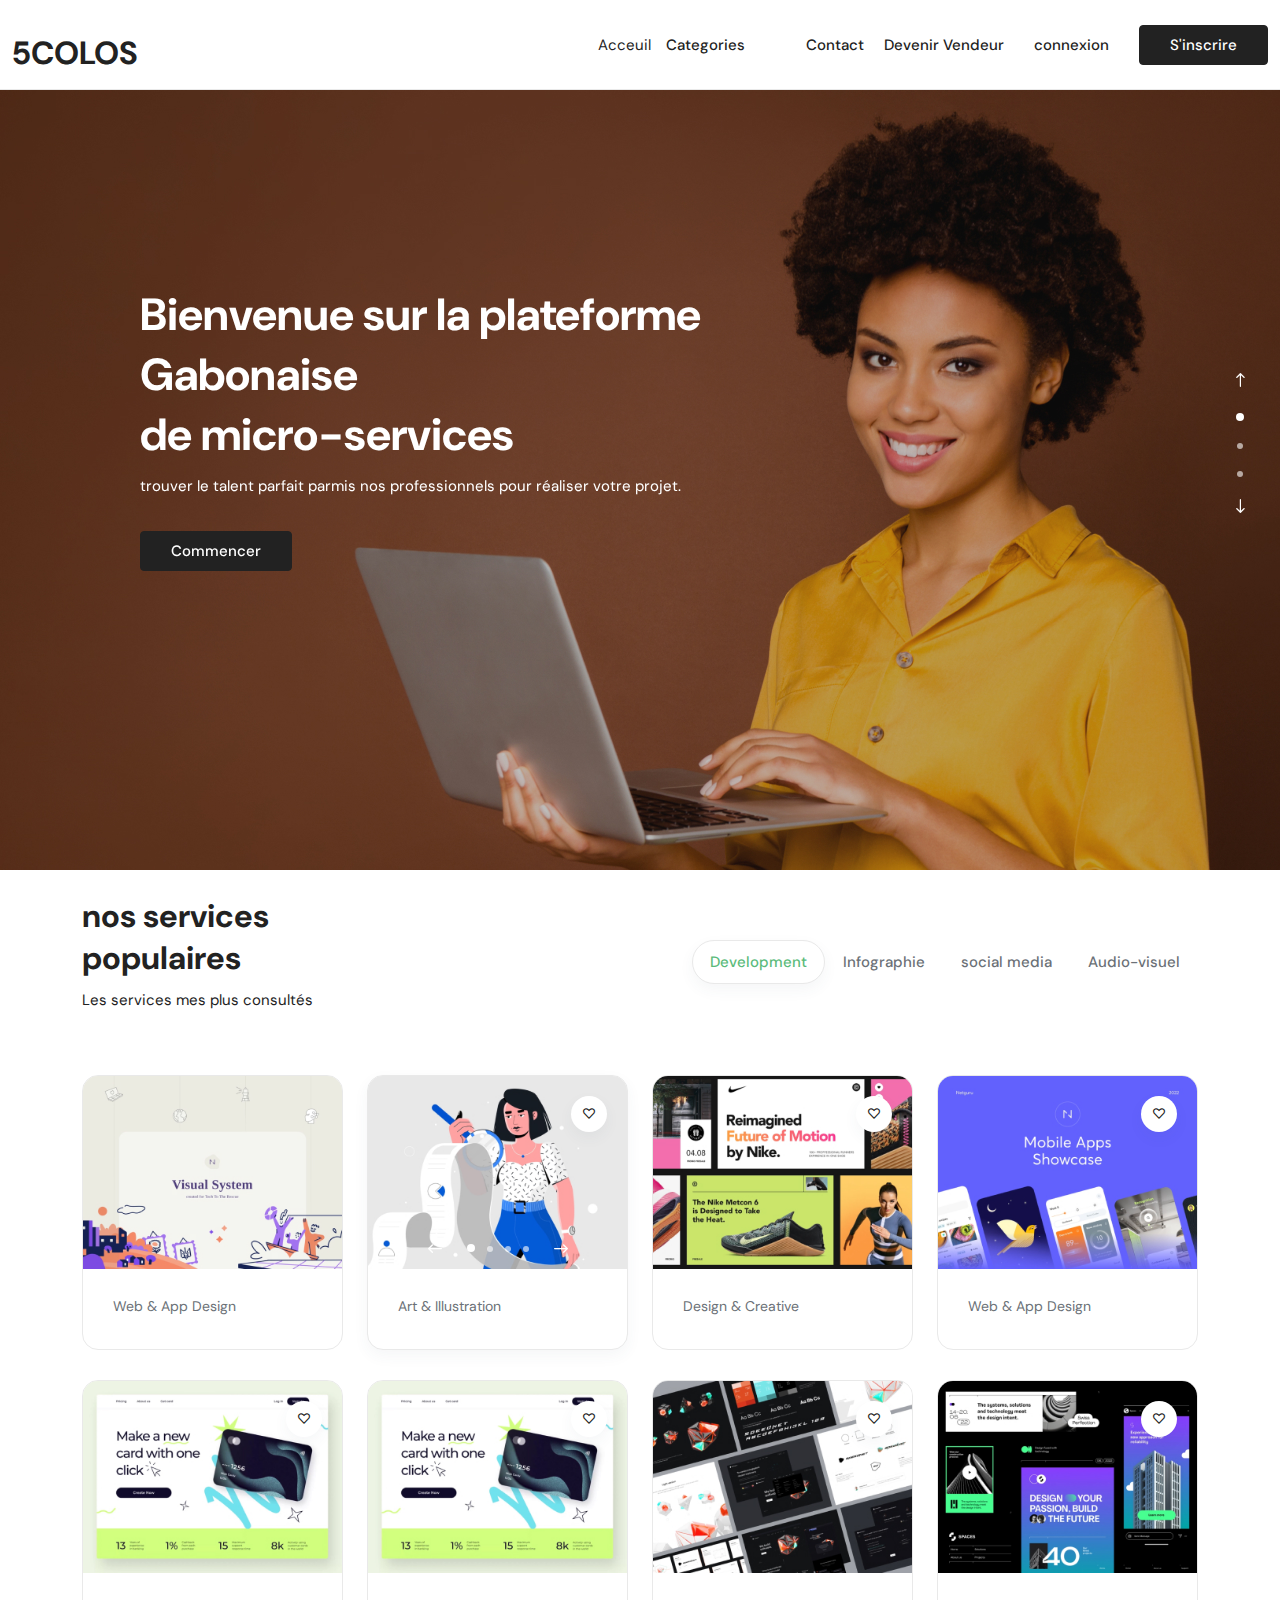
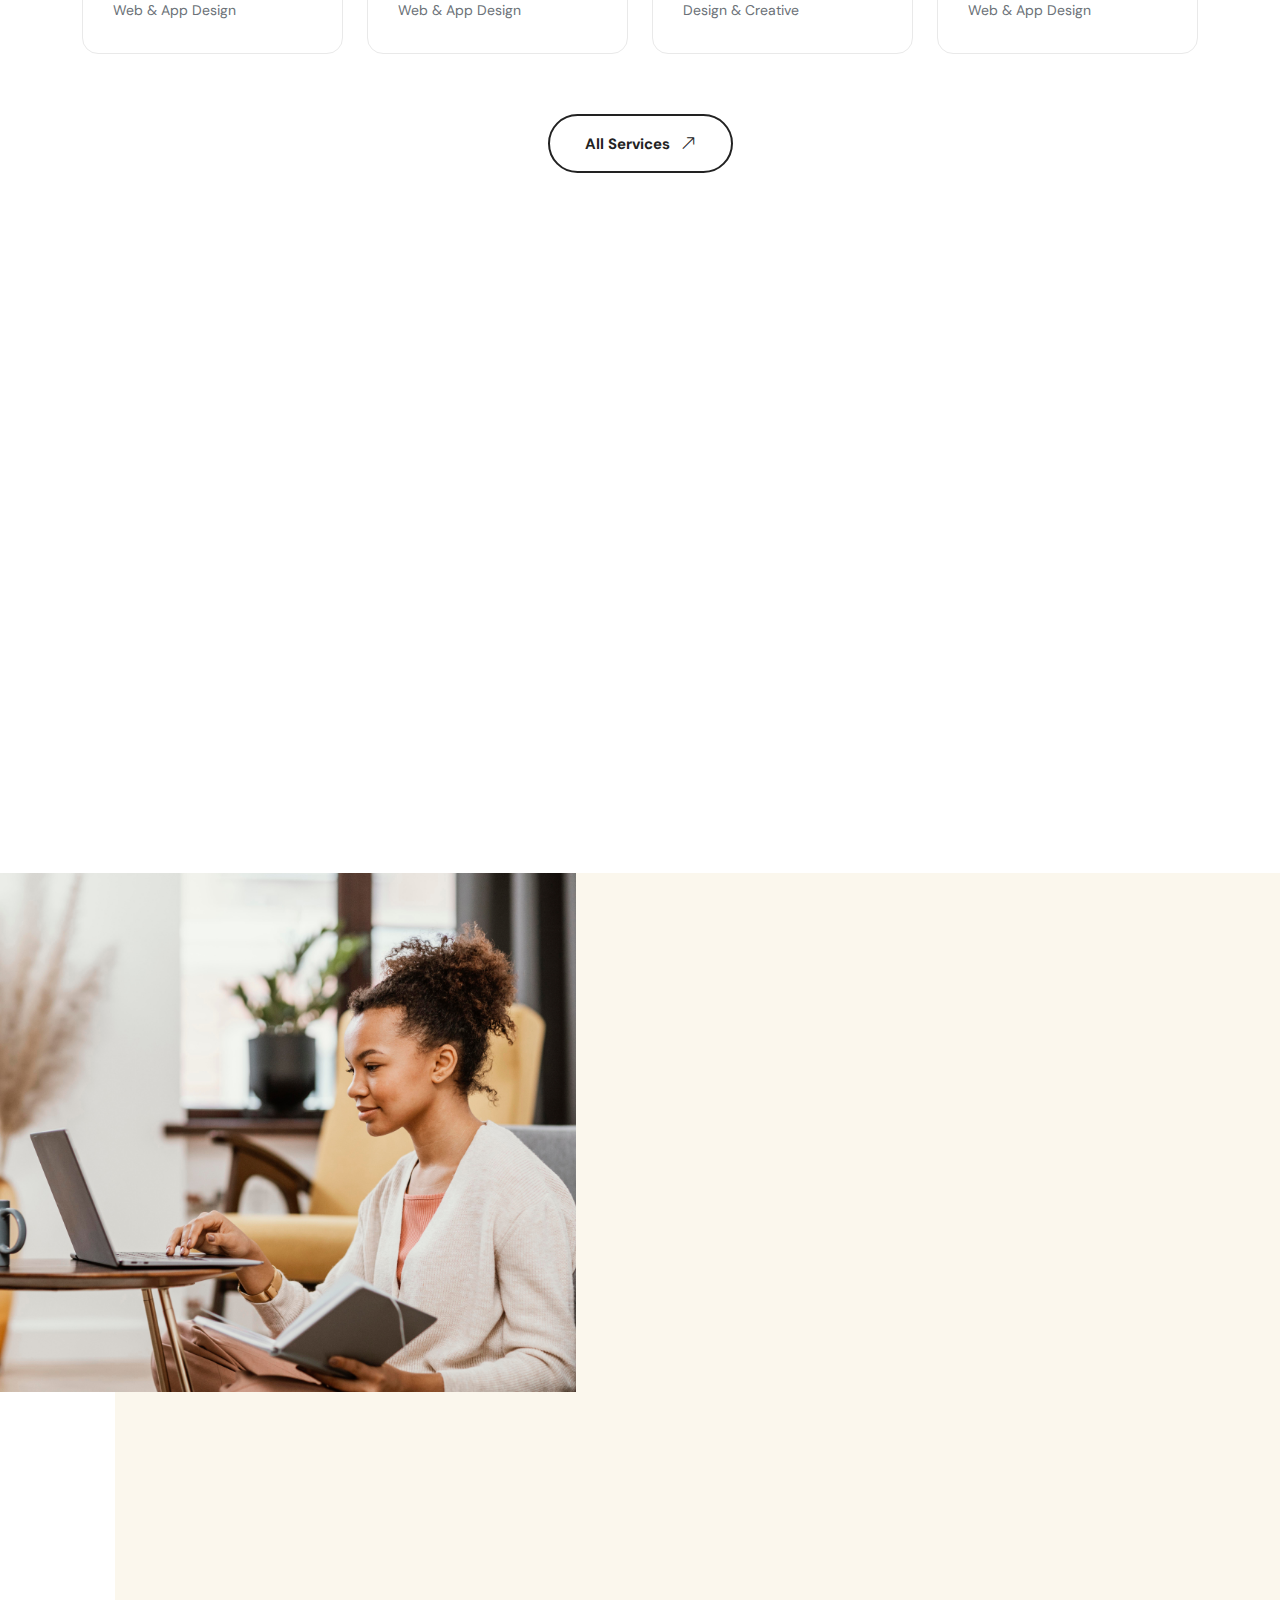
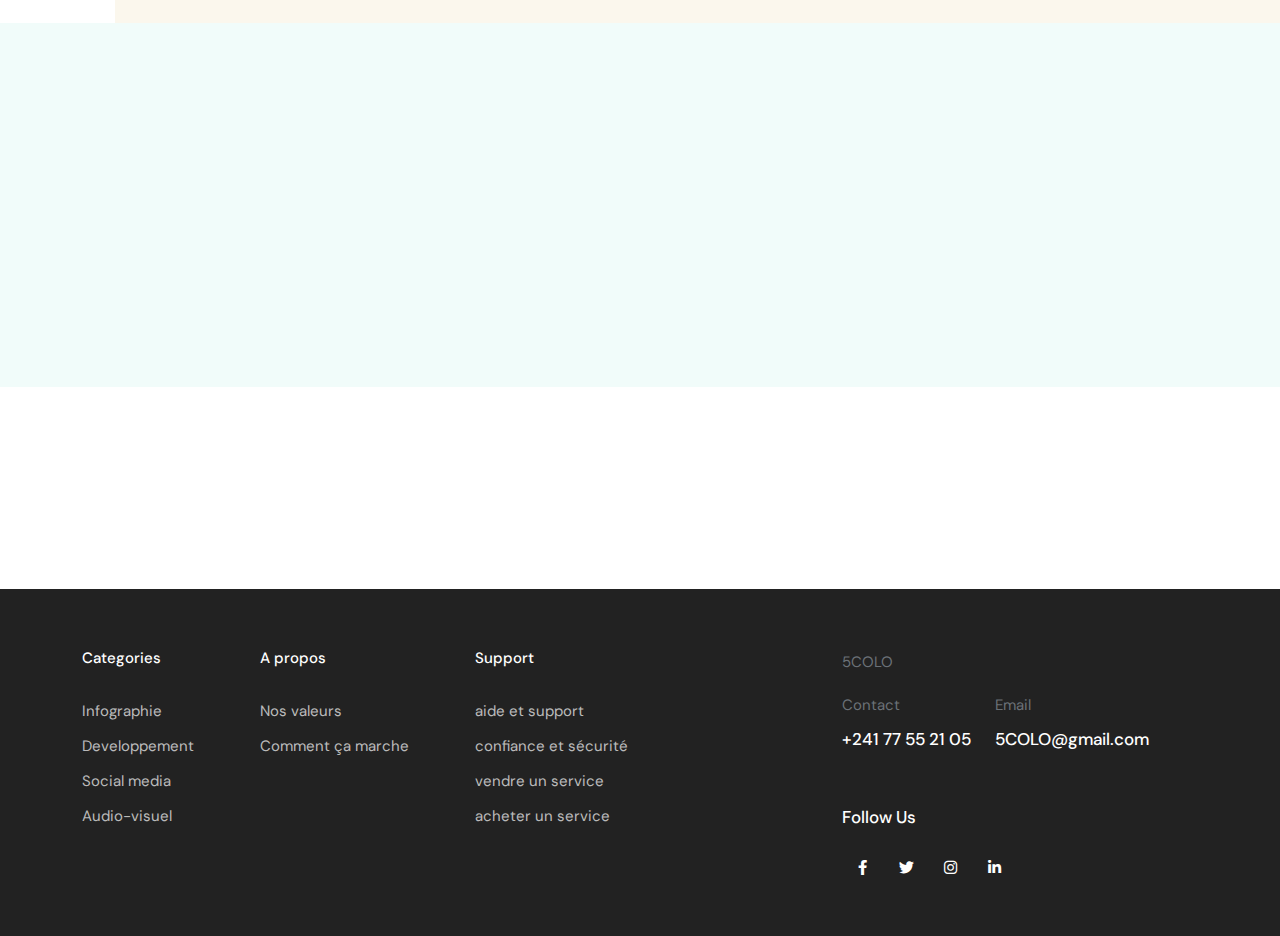
==== commit e09f8a54: "premier depot" ====
--- a/index9.html
+++ b/index9.html
@@ -24,10 +24,8 @@
 <!-- Responsive stylesheet -->
 <link rel="stylesheet" href="css/responsive.css">
 <!-- Title -->
-<title>Freeio - Freelance Marketplace HTML Template</title>
-<!-- Favicon -->
-<link href="images/favicon.ico" sizes="128x128" rel="shortcut icon" type="image/x-icon" />
-<link href="images/favicon.ico" sizes="128x128" rel="shortcut icon" />
+<title>5COLOS</title>
+
 <!-- Apple Touch Icon -->
 <link href="images/apple-touch-icon-60x60.png" sizes="60x60" rel="apple-touch-icon">
 <link href="images/apple-touch-icon-72x72.png" sizes="72x72" rel="apple-touch-icon">
@@ -55,11 +53,18 @@
           <div class="col-auto">
             <div class="d-flex align-items-center justify-content-between">
               <div class="logos mr20">
-                <a class="header-logo logo2" href="index9.html">5COLO</a>
+                <a class="header-logo logo2" href="index9.html"><h2>5COLOS</h2></a>
               </div>
               <div class="home1_style bdrl1">
+              </div>
+            </div>
+          </div>
+          <div class="col-auto">
+            <div class="d-flex align-items-center">
+              <li class="visible_list"> <a class="list-item" href="index9.html"><span class="title">Acceuil</span></a></li>
+              <div class="home1_style ">
                 <div id="mega-menu">
-                  <a class="btn-mega fw500" href="#"><span class="pl30 pl10-xl pr5 fz15 vam flaticon-menu"></span> Categories</a>
+                  <a class="btn-mega fw500" href="#"><span class="pl30 pl10-xl pr5 fz15 vam "></span> Categories</a>
                   <ul class="menu ps-0">
                     <li> <a class="dropdown" href="page-service-v1.html"><span class="menu-title">Infographie</span> </a>
                       
@@ -74,19 +79,14 @@
                   </ul>
                 </div>
               </div>
-            </div>
-          </div>
-          <div class="col-auto">
-            <div class="d-flex align-items-center">
-
               <!-- Responsive Menu Structure-->
               <ul id="respMenu" class="ace-responsive-menu" data-menu-style="horizontal">
-                <li class="visible_list"> <a class="list-item" href="#"><span class="title">Acceuil</span></a></li>
                 <li> <a class="list-item" href="page-contact.html">Contact</a></li>
               </ul>
 
               <!-- <a class="login-info mx15-lg mx30" href="page-become-seller.html"><span class="d-none d-xl-inline-block">Become a</span> Seller</a> -->
-              <a class="login-info mr15-lg mr30" href="page-login.html">Devenir Vendeur</a>
+              <a class="login-info mr15-lg mr30" href="#">Devenir Vendeur</a>
+              <a class="login-info mr15-lg mr30" href="page-login.html">connexion</a>
               <a class="ud-btn btn-dark add-joining" href="page-register.html">S'inscrire</a>
             </div>
           </div>
@@ -103,7 +103,7 @@
           <div class="mobile_menu_bar d-flex justify-content-between align-items-center">
             <a class="mobile_logo" href="#"><img src="images/header-logo-dark.svg" alt=""></a>
             <div class="right-side text-end">
-              <a class="" href="page-contact.html">join</a>
+              <a class="" href="page-contact.html">Contact</a>
               <a class="menubar ml30" href="#menu"><img src="images/mobile-dark-nav-icon.svg" alt=""></a>
             </div>
           </div>
@@ -114,38 +114,15 @@
     <!-- /.mobile-menu -->
     <nav id="menu" class="">
       <ul>
-        <li><span>Browse Jobs</span>
+        <li><span>catégorie</span>
           <ul>
-            <li><span>Services</span>
-              <ul>
-                <li><a href="page-service-v1.html">Service v1</a></li>
-                <li><a href="page-service-v2.html">Service v2</a></li>
-                <li><a href="page-service-v3.html">Service v3</a></li>
-                <li><a href="page-service-v4.html">Service v4</a></li>
-                <li><a href="page-service-v5.html">Service v5</a></li>
-                <li><a href="page-service-v6.html">Service v6</a></li>
-                <li><a href="page-service-v7.html">Service v7</a></li>
-                <li><a href="page-service-all.html">Service All</a></li>
-                <li><a href="page-service-single.html">Service Single</a></li>
-              </ul>
-            </li>
-            <li><span>Projects</span>
-              <ul>
-                <li><a href="page-project-v1.html">Project v1</a></li>
-                <li><a href="page-project-single.html">Project Single</a></li>
-              </ul>
-            </li>
-            <li><span>Job View</span>
-              <ul>
-                <li><a href="page-job-list-v1.html">Job list v1</a></li>
-                <li><a href="page-job-list-v2.html">Job list v2</a></li>
-                <li><a href="page-job-list-v3.html">Job list V3</a></li>
-                <li><a href="page-job-list-single.html">Job Single</a></li>
-              </ul>
-            </li>
-          </ul>
+            <li><a href="page-service-v1.html">Infographie</a><span></span></li>
+            <li><a href="page-service-v1.html">Developpement Web</a><span></span></li>
+            <li><a href="page-service-v1.html">Social Media</a><span></span></li>
+            <li><a href="page-service-v1.html">Audio-visuel</a><span></span></li>
+            
         </li>
-        <li><span>Users</span>
+        <!-- <li><span>Users</span>
           <ul>
             <li><span>Dashboard</span>
               <ul>
@@ -183,7 +160,7 @@
             <li><a href="page-become-seller.html">Become Seller</a></li>
           </ul>
         </li>
-       
+        -->
         <!-- Only for Mobile View -->
       </ul>
     </nav>
@@ -214,88 +191,13 @@
               <h3 class="banner-title">Bienvenue sur la plateforme Gabonaise   <br class="d-none d-lg-block">de micro-services</h3>
               <p class="banner-text text-white ff-heading mb30">trouver le talent parfait parmis nos professionnels pour réaliser votre projet.</p>
               <a href="#" class="ud-btn btn-dark add-joining">Commencer</a>
-              <!-- <div class="advance-search-tab bgc-white bdrs60 p10 bdrs4-sm banner-btn position-relative zi9">
-                <div class="row">
-                  <div class="col-md-5 col-lg-6 col-xl-6">
-                    <div class="advance-search-field mb10-sm">
-                      <form class="form-search position-relative">
-                        <div class="box-search">
-                          <span class="icon far fa-magnifying-glass"></span>
-                          <input class="form-control" type="text" name="search" placeholder="What are you looking for?">
-                          <div class="search-suggestions">
-                            <h6 class="fz14 ml30 mt25 mb-3">Popular Search</h6>
-                            <div class="box-suggestions">
-                              <ul class="px-0 m-0 pb-4">
-                                <li>
-                                  <div class="info-product">
-                                    <div class="item_title">mobile app development</div>
-                                  </div>
-                                </li>
-                                <li>
-                                  <div class="info-product">
-                                    <div class="item_title">mobile app builder</div>
-                                  </div>
-                                </li>
-                                <li>
-                                  <div class="info-product">
-                                    <div class="item_title">mobile legends</div>
-                                  </div>
-                                </li>
-                                <li>
-                                  <div class="info-product">
-                                    <div class="item_title">mobile app ui ux design</div>
-                                  </div>
-                                </li>
-                                <li>
-                                  <div class="info-product">
-                                    <div class="item_title">mobile game app development</div>
-                                  </div>
-                                </li>
-                                <li>
-                                  <div class="info-product">
-                                    <div class="item_title">mobile app design</div>
-                                  </div>
-                                </li>
-                              </ul>
-                            </div>
-                          </div>
-                        </div>
-                      </form>
-                    </div>
-                  </div>
-                  <div class="col-md-4 col-lg-4 col-xl-3">
-                    <div class="bselect-style1 bdrl1 bdrn-sm">
-                      <select class="selectpicker" data-width="100%">
-                        <option>City, state, or zip</option>
-                        <option data-tokens="Miami">Miami</option>
-                        <option data-tokens="NewYork">New York</option>
-                      </select>
-                    </div>
-                  </div>
-                  <div class="col-md-3 col-lg-2 col-xl-3">
-                    <div class="text-center text-xl-start">
-                      <button class="ud-btn btn-dark bdrs60 bdrs4-sm w-100" type="button">Search</button>
-                    </div>
-                  </div>
-                </div>
-              </div>
-              <p class="banner-text text-white ff-heading mt30 mb15">Popular Searches</p>
-              <div class="home9-tags d-md-flex align-items-center banner-btn">
-                <a class="bdrs60 mb-2 mb-md-0" href="#">Designer</a>
-                <a class="bdrs60 mb-2 mb-md-0" href="#">Developer</a>
-                <a class="bdrs60 mb-2 mb-md-0" href="#">Web</a>
-                <a class="bdrs60 mb-2 mb-md-0" href="#">IOS</a>
-                <a class="bdrs60 mb-2 mb-md-0" href="#">PHP</a>
-                <a class="bdrs60 mb-2 mb-md-0" href="#">Senior</a>
-              </div> -->
+              
             </div>
           </div>
         </div>
       </div>
     </section>
-
-   
-   
+  
     <!-- Popular Services -->
     <section class="pt-0 pb-0 pb30-md">
       <div class="container">
@@ -336,17 +238,9 @@
                 <div class="tab-pane fade fz15 text show active" id="pills-home" role="tabpanel" aria-labelledby="pills-home-tab">
                   <div class="row">
                     <div class="col-sm-6 col-xl-3">
-                      <div class="listing-style1 bdrs16">
-                        <div class="list-thumb">
-                          <img class="w-100" src="images/listings/g-1.jpg" alt="">
-                          <a href="#" class="listing-fav fz12"><span class="far fa-heart"></span></a>
-                        </div>
-                        <div class="list-content">
-                          <p class="list-text body-color fz14 mb-1">Web & App Design</p>
-                        </div>
-                      </div>
-                      <div class="listing-style1 bdrs16">
-                        <a href="#">
+                      <a href="page-service-single.html"></a>
+                     <div class="listing-style1 bdrs16">
+                        <a href="">
                             <div class="list-thumb">
                             <img class="w-100" src="images/listings/g-5.jpg" alt="">
                           </div>
@@ -354,11 +248,25 @@
                             <p class="list-text body-color fz14 mb-1">Web & App Design</p>
                           </div>
                         </a>
-                        
-                      </div>
-                    </div>
-                    <div class="col-sm-6 col-xl-3">
+                      </div>
+                      <div class="listing-style1 bdrs16">
+                        <a href="page-service-v1.html">
+                          <div class="list-thumb">
+                            <img class="w-100" src="images/listings/g-6.jpg" alt="">
+                            <a href="#" class="listing-fav fz12"><span class="far fa-heart"></span></a>
+                          </div>
+                          <div class="list-content">
+                            <p class="list-text body-color fz14 mb-1">Web & App Design</p>
+                          </div>
+                        </a>
+
+                      </div>
+
+                    </div> 
+                    <div class="col-sm-6 col-xl-3">
+                      
                       <div class="listing-style1 default-box-shadow1 bdrs16">
+                        <a href="page-service-v1.html"></a>
                         <div class="list-thumb">
                           <div class="listing-thumbIn-slider position-relative navi_pagi_bottom_center slider-1-grid owl-carousel owl-theme">
                             <div class="item">
@@ -382,15 +290,19 @@
                         <div class="list-content">
                           <p class="list-text body-color fz14 mb-1">Art & Illustration</p>
                         </div>
-                      </div>
-                      <div class="listing-style1 bdrs16">
-                        <div class="list-thumb">
-                          <img class="w-100" src="images/listings/g-6.jpg" alt="">
-                          <a href="#" class="listing-fav fz12"><span class="far fa-heart"></span></a>
-                        </div>
-                        <div class="list-content">
-                          <p class="list-text body-color fz14 mb-1">Web & App Design</p>
-                        </div>
+                      </a>
+                      </div>
+                      <div class="listing-style1 bdrs16">
+                        <a href="page-service-v1.html">
+                          <div class="list-thumb">
+                            <img class="w-100" src="images/listings/g-6.jpg" alt="">
+                            <a href="#" class="listing-fav fz12"><span class="far fa-heart"></span></a>
+                          </div>
+                          <div class="list-content">
+                            <p class="list-text body-color fz14 mb-1">Web & App Design</p>
+                          </div>
+                        </a>
+
                       </div>
                     </div>
                     <div class="col-sm-6 col-xl-3">
@@ -500,7 +412,6 @@
                         </div>
                         <div class="list-content">
                           <p class="list-text body-color fz14 mb-1">Web & App Design</p>
-                          
                         </div>
                       </div>
                     </div>
@@ -1159,11 +1070,6 @@
                         </div>
                       </div>
                     </div>
-                    <div class="col-lg-12">
-                      <div class="text-center mt30">
-                        <a class="ud-btn btn-white2 double-border bdrs60" href="page-service-v1.html">All Services<i class="fal fa-arrow-right-long"></i></a>
-                      </div>
-                    </div>
                   </div>
                 </div>
               </div>
@@ -1173,7 +1079,7 @@
       </div>
     </section>
 
-
+    
 
      <!-- talent by category -->
      <section class="pb40-md pb90 pt-0">
@@ -1185,17 +1091,12 @@
               <p class="paragraph">Nos différents services</p>
             </div>
           </div>
-          <div class="col-lg-3">
-            <div class="text-start text-lg-end mb-4">
-              <a class="ud-btn3 ud-btn btn-white2 double-border bdrs60" href="page-project-v1.html">All Category<i class="fal fa-arrow-right-long"></i></a>
-            </div>
-          </div>
         </div>
         <div class="row">
           <div class="col-lg-12 wow fadeInUp" data-wow-delay="300ms">
             <div class="dots_none slider-dib-sm slider-5-grid vam_nav_style owl-theme owl-carousel">
               <div class="item">
-                <a href="#">
+                <a href="page-service-v1.html">
                   <div class="feature-style1 mb30 bdrs16">
                   <div class="feature-img bdrs16 overflow-hidden"><img class="w-100" src="images/listings/category-1.jpg" alt=""></div>
                   <div class="feature-content">
@@ -1207,24 +1108,30 @@
                 </a>
               </div>
               <div class="item">
-                <div class="feature-style1 mb30 bdrs16">
-                  <div class="feature-img bdrs16 overflow-hidden"><img class="w-100" src="images/listings/category-2.jpg" alt=""></div>
-                  <div class="feature-content">
-                    <div class="top-area">
-                      <h5 class="text">Infographie</h5>
-                    </div>
-                  </div>
-                </div>
+                <a href="page-service-v1.html">
+                  <div class="feature-style1 mb30 bdrs16">
+                    <div class="feature-img bdrs16 overflow-hidden"><img class="w-100" src="images/listings/category-2.jpg" alt=""></div>
+                    <div class="feature-content">
+                      <div class="top-area">
+                        <h5 class="text">Infographie</h5>
+                      </div>
+                    </div>
+                  </div>
+                </a>
+                
               </div>
               <div class="item">
-                <div class="feature-style1 mb30 bdrs16">
-                  <div class="feature-img bdrs16 overflow-hidden"><img class="w-100" src="images/listings/category-3.jpg" alt=""></div>
-                  <div class="feature-content">
-                    <div class="top-area">
-                      <h5 class="text">Social Media</h5>
-                    </div>
-                  </div>
-                </div>
+                <a href="page-service-v1.html">
+                  <div class="feature-style1 mb30 bdrs16">
+                    <div class="feature-img bdrs16 overflow-hidden"><img class="w-100" src="images/listings/category-3.jpg" alt=""></div>
+                    <div class="feature-content">
+                      <div class="top-area">
+                        <h5 class="text">Social Media</h5>
+                      </div>
+                    </div>
+                  </div>
+                </a>
+                
               </div>
               <div class="item">
                 <div class="feature-style1 mb30 bdrs16">
@@ -1298,7 +1205,7 @@
               </div>
             </div>
           </div>
-          <div class="col-6 col-md-3">
+          <div class="col-6 col-md-3  photo">
             <div class="funfact_one at-home5 mb30 text-center">
               <div class="icon mb10"><span class="flaticon-star-2"></span></div>
               <div class="details">
@@ -1345,29 +1252,29 @@
       <div class="container">
         <div class="row wow fadeInUp">
           <div class="col-lg-12">
-            <div class="main-title text-center">
-              <h6>Nos partenaires</h6>
+            <div class="main-title text-center parent">
+              <h2>Nos partenaires</h2>
             </div>
           </div>
         </div>
-        <div class="row wow fadeInUp">
+        <div class="row wow fadeInUp   partener">
           <div class="col-6 col-md-4 col-xl-2">
-            <div class="partner_item text-center mb30-lg"><img class="wa m-auto" src="images/partners/1.png" alt="1.png"></div>
+            <div class="partner_item text-center mb30-lg"><img class="wa m-auto" src="image/E241.png" width="60px" height="50px"></div>
           </div>
           <div class="col-6 col-md-4 col-xl-2">
-            <div class="partner_item text-center mb30-lg"><img class="wa m-auto" src="images/partners/2.png" alt="2.png"></div>
+            <div class="partner_item text-center mb30-lg"><img class="wa m-auto" src="image/E241B.png" width="60px" height="50px"></div>
           </div>
           <div class="col-6 col-md-4 col-xl-2">
-            <div class="partner_item text-center mb30-lg"><img class="wa m-auto" src="images/partners/3.png" alt="3.png"></div>
+            <div class="partner_item text-center mb30-lg"><img class="wa m-auto" src="image/JConsomme.png" width=60px" height="50px""></div>
           </div>
           <div class="col-6 col-md-4 col-xl-2">
-            <div class="partner_item text-center mb30-lg"><img class="wa m-auto" src="images/partners/4.png" alt="4.png"></div>
+            <div class="partner_item text-center mb30-lg"><img class="wa m-auto" src="image/kids.png" width="60px" height="50px"></div>
           </div>
           <div class="col-6 col-md-4 col-xl-2">
-            <div class="partner_item text-center mb30-lg"><img class="wa m-auto" src="images/partners/5.png" alt="5.png"></div>
+            <div class="partner_item text-center mb30-lg"><img class="wa m-auto" src="image/s241.png" width="60px" height="50px"></div>
           </div>
           <div class="col-6 col-md-4 col-xl-2">
-            <div class="partner_item text-center mb30-lg"><img class="wa m-auto" src="images/partners/6.png" alt="6.png"></div>
+            <div class="partner_item text-center mb30-lg"><img class="wa m-auto" src="image/olabs.png" width="60px" height="50px"></div>
           </div>
         </div>
       </div>
--- a/css/style.css
+++ b/css/style.css
@@ -3378,10 +3378,15 @@
   padding-left: 10px;
 }
 
+h2{
+  margin-top: 25px;
+}
+.partener{
+  padding-bottom: 25px;
+}
 /*	Brands  */
 /*  Commons Styles of Template  */
 section {
-  padding: 120px 0;
   position: relative;
 }
 @media (max-width: 991.98px) {
